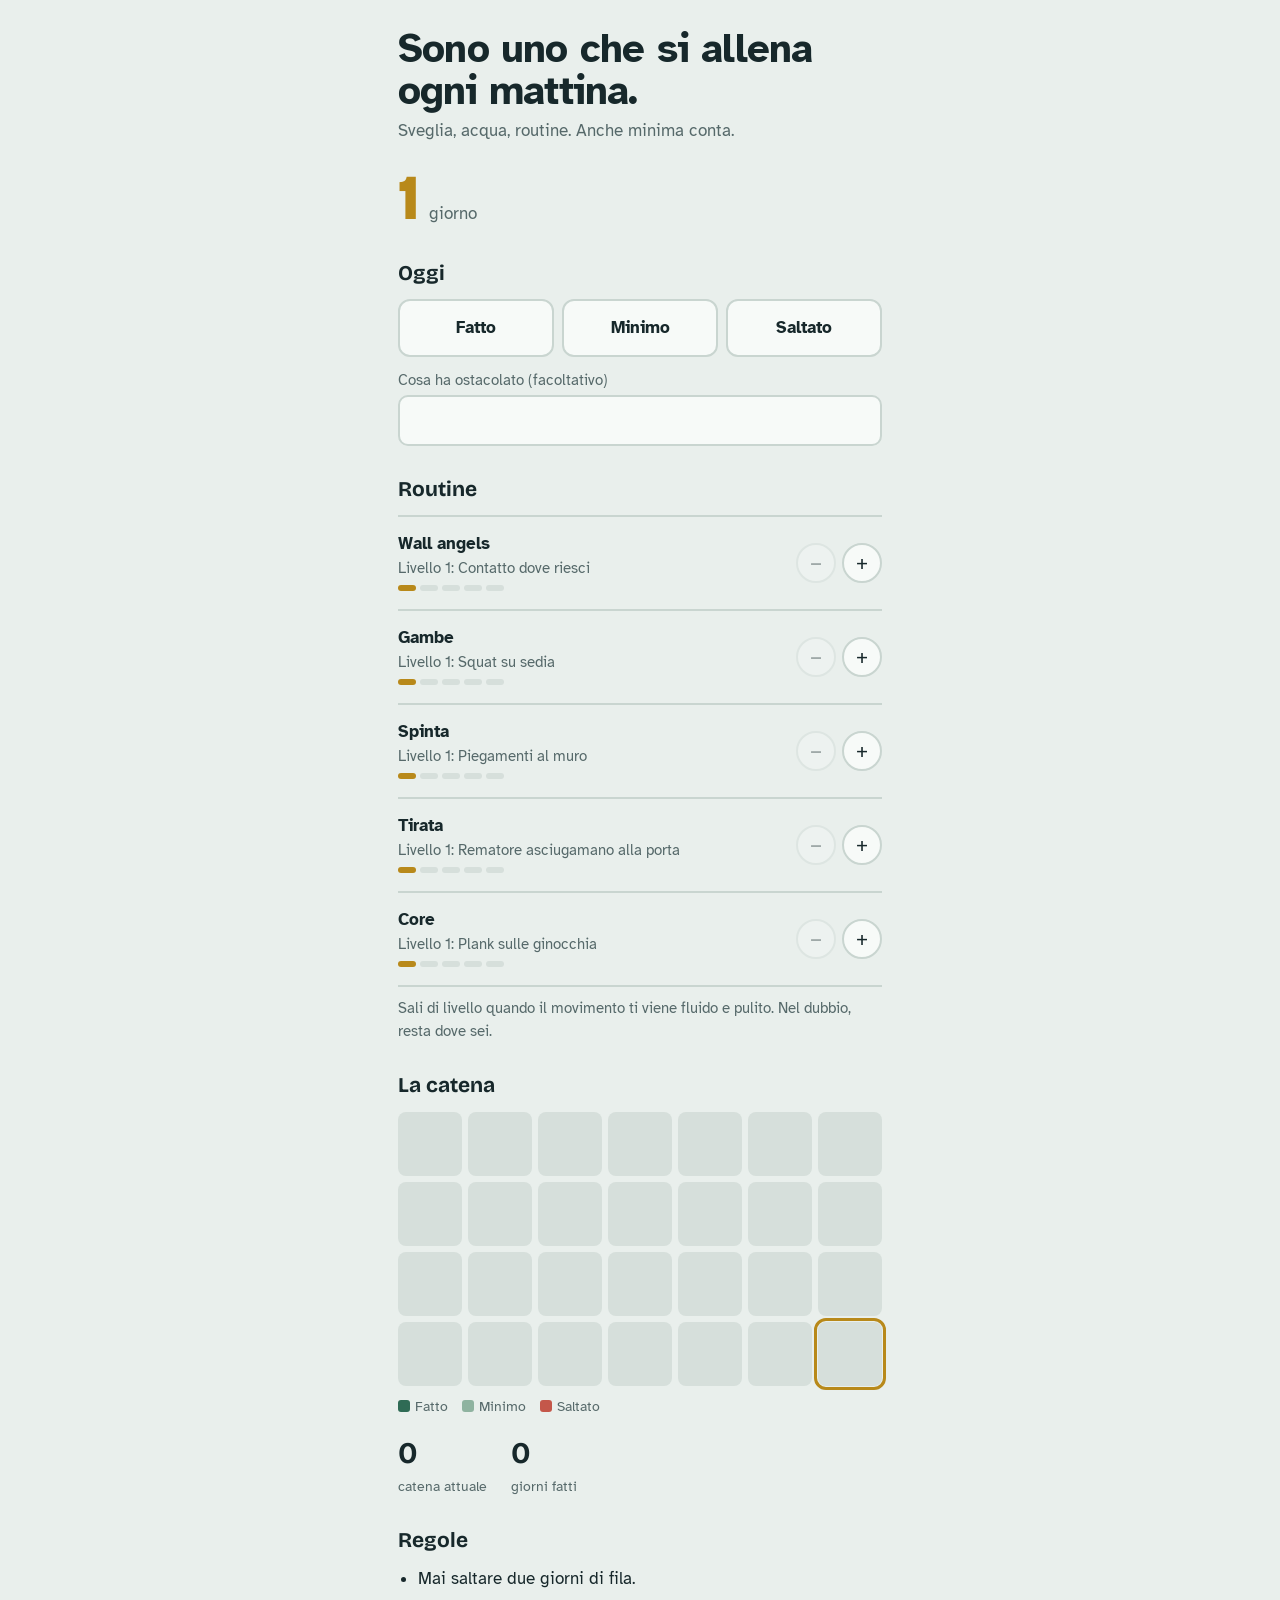
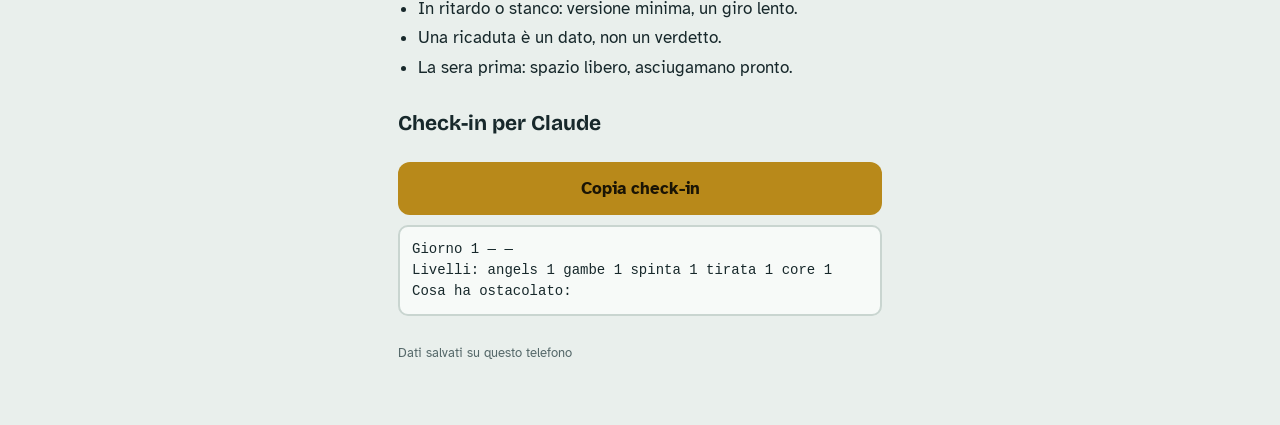
==== mantra/index.html @ ff0a70a5 "Add files via upload" ====
<!doctype html>
<html lang="it">
<head>
<meta charset="utf-8">
<meta name="viewport" content="width=device-width, initial-scale=1, viewport-fit=cover">
<title>Mantra</title>
<link rel="manifest" href="manifest.webmanifest">
<link rel="apple-touch-icon" href="apple-touch-icon.png">
<link rel="icon" href="icon-192.png">
<meta name="theme-color" content="#0F1D1F">
<meta name="apple-mobile-web-app-capable" content="yes">
<meta name="mobile-web-app-capable" content="yes">
<meta name="apple-mobile-web-app-status-bar-style" content="black-translucent">
<meta name="apple-mobile-web-app-title" content="Mantra">
<link rel="preconnect" href="https://fonts.googleapis.com">
<link rel="preconnect" href="https://fonts.gstatic.com" crossorigin>
<link href="https://fonts.googleapis.com/css2?family=Bricolage+Grotesque:opsz,wght@12..96,500;12..96,700;12..96,800&family=Atkinson+Hyperlegible:wght@400;700&display=swap" rel="stylesheet">
<style>
:root{
  --bg:#E9EFEC; --surface:#F7FAF8; --ink:#17282B; --muted:#56696A;
  --line:#C9D5D0; --accent:#B8891A; --accent-ink:#1A1405;
  --done:#2F6B55; --min:#8FB3A0; --skip:#C4574A; --empty:#D6DFDB;
  box-sizing:border-box;
  padding-top:env(safe-area-inset-top,0px);
  padding-bottom:env(safe-area-inset-bottom,0px);
}
@media (prefers-color-scheme: dark){
  :root:not([data-theme="light"]){
    --bg:#0F1D1F; --surface:#172A2C; --ink:#E4ECE8; --muted:#95A9A5;
    --line:#2A4043; --accent:#D9A93A; --accent-ink:#1A1405;
    --done:#5BAE8C; --min:#3E6D5B; --skip:#D9705F; --empty:#22383A;
  }
}
:root[data-theme="dark"]{
  --bg:#0F1D1F; --surface:#172A2C; --ink:#E4ECE8; --muted:#95A9A5;
  --line:#2A4043; --accent:#D9A93A; --accent-ink:#1A1405;
  --done:#5BAE8C; --min:#3E6D5B; --skip:#D9705F; --empty:#22383A;
}
*,*::before,*::after{box-sizing:inherit}
html{scroll-padding-top:env(safe-area-inset-top,0px)}
body{margin:0;background:var(--bg);color:var(--ink);
  font-family:"Atkinson Hyperlegible",system-ui,-apple-system,"Segoe UI",sans-serif;
  font-size:17px;line-height:1.5}
main{max-width:520px;margin:0 auto;padding:20px 18px 48px}
h1,h2,.big{font-family:"Bricolage Grotesque","Atkinson Hyperlegible",system-ui,sans-serif}
.mantra{font-size:clamp(28px,8vw,40px);font-weight:800;line-height:1.05;letter-spacing:-.02em;margin:8px 0 6px}
.sub{color:var(--muted);margin:0 0 22px}
.day{display:flex;align-items:baseline;gap:10px;margin-bottom:6px}
.day .big{font-size:64px;font-weight:800;line-height:1;color:var(--accent)}
.day span{color:var(--muted)}
.alert{background:var(--skip);color:#fff;border-radius:10px;padding:10px 14px;margin:10px 0 0;font-weight:700}
.alert[hidden]{display:none}
section{margin-top:28px}
h2{font-size:21px;font-weight:700;margin:0 0 10px}
.choices{display:grid;grid-template-columns:repeat(3,1fr);gap:8px}
.choices button{font:inherit;font-weight:700;padding:14px 6px;border-radius:12px;border:2px solid var(--line);
  background:var(--surface);color:var(--ink);cursor:pointer}
.choices button[aria-pressed="true"][data-s="fatto"]{background:var(--done);border-color:var(--done);color:#fff}
.choices button[aria-pressed="true"][data-s="minimo"]{background:var(--min);border-color:var(--min);color:var(--ink)}
.choices button[aria-pressed="true"][data-s="saltato"]{background:var(--skip);border-color:var(--skip);color:#fff}
label.note{display:block;margin-top:12px;color:var(--muted);font-size:15px}
input[type=text]{width:100%;font:inherit;padding:12px;border-radius:10px;border:2px solid var(--line);
  background:var(--surface);color:var(--ink);margin-top:4px}
ol.routine{list-style:none;padding:0;margin:0;border-top:2px solid var(--line)}
ol.routine li{display:grid;grid-template-columns:1fr auto;gap:4px 12px;padding:14px 0;border-bottom:2px solid var(--line)}
.ex{font-weight:700}
.lvl{color:var(--muted);font-size:15px}
.steps{grid-row:1 / span 2;grid-column:2;display:flex;align-items:center;gap:6px}
.steps button{font:inherit;font-size:20px;width:40px;height:40px;border-radius:50%;border:2px solid var(--line);
  background:var(--surface);color:var(--ink);cursor:pointer}
.steps button:disabled{opacity:.35;cursor:default}
.pips{display:flex;gap:4px;margin-top:6px}
.pips i{width:18px;height:6px;border-radius:3px;background:var(--empty)}
.pips i.on{background:var(--accent)}
.hint{color:var(--muted);font-size:15px;margin:10px 0 0}
.chain{display:grid;grid-template-columns:repeat(7,1fr);gap:6px}
.chain div{aspect-ratio:1;border-radius:8px;background:var(--empty);position:relative}
.chain div.fatto{background:var(--done)}
.chain div.minimo{background:var(--min)}
.chain div.saltato{background:var(--skip)}
.chain div.today{outline:3px solid var(--accent);outline-offset:1px}
.legend{display:flex;flex-wrap:wrap;gap:14px;margin-top:10px;color:var(--muted);font-size:14px}
.legend b{display:inline-block;width:12px;height:12px;border-radius:3px;margin-right:5px;vertical-align:-1px}
.stats{display:flex;gap:24px;margin-top:14px}
.stats div{font-size:14px;color:var(--muted)}
.stats strong{display:block;font-family:"Bricolage Grotesque",system-ui,sans-serif;font-size:30px;color:var(--ink)}
.rules{padding-left:20px;margin:0}
.rules li{margin:4px 0}
.copy{font:inherit;font-weight:700;width:100%;margin-top:12px;padding:14px;border-radius:12px;border:none;
  background:var(--accent);color:var(--accent-ink);cursor:pointer}
pre{white-space:pre-wrap;background:var(--surface);border:2px solid var(--line);border-radius:10px;padding:12px;
  font-size:14px;overflow-x:auto;margin:10px 0 0}
.save{font-size:13px;color:var(--muted);margin-top:28px}
button:focus-visible,input:focus-visible{outline:3px solid var(--accent);outline-offset:2px}
</style>
</head>
<body>
<main>
  <p class="mantra">Sono uno che si allena ogni mattina.</p>
  <p class="sub">Sveglia, acqua, routine. Anche minima conta.</p>

  <div class="day"><span class="big" id="dayNum">1</span><span id="dayLabel">giorno</span></div>
  <p class="alert" id="alert" hidden>Ieri saltato. Oggi si fa, anche minimo.</p>

  <section>
    <h2>Oggi</h2>
    <div class="choices" role="group" aria-label="Com'è andata oggi">
      <button data-s="fatto" aria-pressed="false">Fatto</button>
      <button data-s="minimo" aria-pressed="false">Minimo</button>
      <button data-s="saltato" aria-pressed="false">Saltato</button>
    </div>
    <label class="note">Cosa ha ostacolato (facoltativo)
      <input type="text" id="note" autocomplete="off">
    </label>
  </section>

  <section>
    <h2>Routine</h2>
    <ol class="routine" id="routine"></ol>
    <p class="hint">Sali di livello quando il movimento ti viene fluido e pulito. Nel dubbio, resta dove sei.</p>
  </section>

  <section>
    <h2>La catena</h2>
    <div class="chain" id="chain" aria-label="Ultime quattro settimane"></div>
    <div class="legend">
      <span><b style="background:var(--done)"></b>Fatto</span>
      <span><b style="background:var(--min)"></b>Minimo</span>
      <span><b style="background:var(--skip)"></b>Saltato</span>
    </div>
    <div class="stats">
      <div><strong id="streak">0</strong>catena attuale</div>
      <div><strong id="total">0</strong>giorni fatti</div>
    </div>
  </section>

  <section>
    <h2>Regole</h2>
    <ul class="rules">
      <li>Mai saltare due giorni di fila.</li>
      <li>In ritardo o stanco: versione minima, un giro lento.</li>
      <li>Una ricaduta è un dato, non un verdetto.</li>
      <li>La sera prima: spazio libero, asciugamano pronto.</li>
    </ul>
  </section>

  <section>
    <h2>Check-in per Claude</h2>
    <button class="copy" id="copyBtn">Copia check-in</button>
    <pre id="checkin"></pre>
  </section>

  <p class="save" id="saveState">Dati salvati su questo telefono</p>
</main>

<script>
const EXERCISES = [
  {id:"angels", name:"Wall angels", levels:["Contatto dove riesci","Braccia e polsi sempre al muro","Piedi più vicini al muro","Pausa in alto, discesa lenta","A terra, pancia in giù"]},
  {id:"gambe", name:"Gambe", levels:["Squat su sedia","Squat libero","Squat lento con pausa","Affondi","Squat bulgaro"]},
  {id:"spinta", name:"Spinta", levels:["Piegamenti al muro","Piegamenti al tavolo","Sulle ginocchia","Da terra","Piedi rialzati"]},
  {id:"tirata", name:"Tirata", levels:["Rematore asciugamano alla porta","Sotto il tavolo, gambe piegate","Sotto il tavolo, gambe tese","Trazioni negative","Trazioni"]},
  {id:"core", name:"Core", levels:["Plank sulle ginocchia","Plank completo","Plank con tocco spalla","Hollow hold raccolto","Hollow hold"]}
];
const LS_KEY = "mantra-tracker-v1";
let state = {start:null, days:{}, levels:{}};

const pad = n => String(n).padStart(2,"0");
const key = d => d.getFullYear()+"-"+pad(d.getMonth()+1)+"-"+pad(d.getDate());
const today = () => key(new Date());
const addDays = (k,n) => { const [y,m,d]=k.split("-").map(Number); const x=new Date(y,m-1,d+n); return key(x); };
const diffDays = (a,b) => { const [y1,m1,d1]=a.split("-").map(Number),[y2,m2,d2]=b.split("-").map(Number);
  return Math.round((new Date(y2,m2-1,d2)-new Date(y1,m1-1,d1))/86400000); };

function loadLocal(){
  try{ const raw = localStorage.getItem(LS_KEY); if(raw) state = Object.assign(state, JSON.parse(raw)); }catch(e){}
}
function saveLocal(){ try{ localStorage.setItem(LS_KEY, JSON.stringify(state)); }catch(e){} }

function persist(){ saveLocal(); }
function setSave(t){ document.getElementById("saveState").textContent = t; }

function ensureStart(){
  if(!state.start){ state.start = today(); }
}

function render(){
  const t = today();
  const start = state.start || t;
  const n = Math.max(1, diffDays(start,t)+1);
  document.getElementById("dayNum").textContent = n;

  const y = state.days[addDays(t,-1)];
  document.getElementById("alert").hidden = !(y && y.s === "saltato") || (state.days[t] && state.days[t].s !== "saltato");

  const cur = state.days[t] || {};
  document.querySelectorAll(".choices button").forEach(b=>{
    b.setAttribute("aria-pressed", cur.s === b.dataset.s ? "true" : "false");
  });
  const note = document.getElementById("note");
  if(document.activeElement !== note) note.value = cur.note || "";

  const ol = document.getElementById("routine");
  ol.innerHTML = "";
  EXERCISES.forEach(ex=>{
    const lv = state.levels[ex.id] || 0;
    const li = document.createElement("li");
    const pips = ex.levels.map((_,i)=>`<i class="${i<=lv?"on":""}"></i>`).join("");
    li.innerHTML = `<div><div class="ex"></div><div class="lvl"></div><div class="pips" aria-hidden="true">${pips}</div></div>
      <div class="steps"><button aria-label="Livello giù">−</button><button aria-label="Livello su">+</button></div>`;
    li.querySelector(".ex").textContent = ex.name;
    li.querySelector(".lvl").textContent = "Livello " + (lv+1) + ": " + ex.levels[lv];
    const [down, up] = li.querySelectorAll(".steps button");
    down.disabled = lv === 0; up.disabled = lv === ex.levels.length-1;
    down.onclick = ()=>{ state.levels[ex.id] = lv-1; persist(); render(); };
    up.onclick = ()=>{ state.levels[ex.id] = lv+1; persist(); render(); };
    ol.appendChild(li);
  });

  const chain = document.getElementById("chain");
  chain.innerHTML = "";
  for(let i=27;i>=0;i--){
    const k = addDays(t,-i);
    const d = document.createElement("div");
    const e = state.days[k];
    if(e && e.s) d.classList.add(e.s);
    if(i===0) d.classList.add("today");
    d.title = k + (e && e.s ? " — " + e.s : "");
    chain.appendChild(d);
  }

  let streak = 0, k = t;
  if(!state.days[k] || !state.days[k].s) k = addDays(k,-1);
  while(state.days[k] && (state.days[k].s==="fatto"||state.days[k].s==="minimo")){ streak++; k = addDays(k,-1); }
  document.getElementById("streak").textContent = streak;
  document.getElementById("total").textContent = Object.values(state.days).filter(e=>e.s==="fatto"||e.s==="minimo").length;

  document.getElementById("checkin").textContent = checkinText();
}

function checkinText(){
  const t = today(); const e = state.days[t] || {};
  const n = document.getElementById("dayNum").textContent;
  const lv = id => (state.levels[id]||0)+1;
  return `Giorno ${n} — ${e.s || "—"}\nLivelli: angels ${lv("angels")} gambe ${lv("gambe")} spinta ${lv("spinta")} tirata ${lv("tirata")} core ${lv("core")}\nCosa ha ostacolato: ${e.note || ""}`;
}

document.querySelectorAll(".choices button").forEach(b=>{
  b.addEventListener("click", ()=>{
    ensureStart();
    const t = today();
    const cur = state.days[t] || {};
    cur.s = cur.s === b.dataset.s ? undefined : b.dataset.s;
    state.days[t] = cur;
    persist(); render();
  });
});
let noteTimer;
document.getElementById("note").addEventListener("input", e=>{
  ensureStart();
  const t = today();
  state.days[t] = Object.assign(state.days[t]||{}, {note:e.target.value});
  document.getElementById("checkin").textContent = checkinText();
  clearTimeout(noteTimer); noteTimer = setTimeout(persist, 1200);
});
document.getElementById("copyBtn").addEventListener("click", async ()=>{
  const btn = document.getElementById("copyBtn");
  try{ await navigator.clipboard.writeText(checkinText()); btn.textContent = "Copiato"; }
  catch(e){
    const r = document.createRange(); r.selectNodeContents(document.getElementById("checkin"));
    const s = getSelection(); s.removeAllRanges(); s.addRange(r);
    btn.textContent = "Testo selezionato: copialo";
  }
  setTimeout(()=>btn.textContent="Copia check-in", 2000);
});

loadLocal();
render();

if('serviceWorker' in navigator){ navigator.serviceWorker.register('sw.js').catch(()=>{}); }
</script>
</body>
</html>
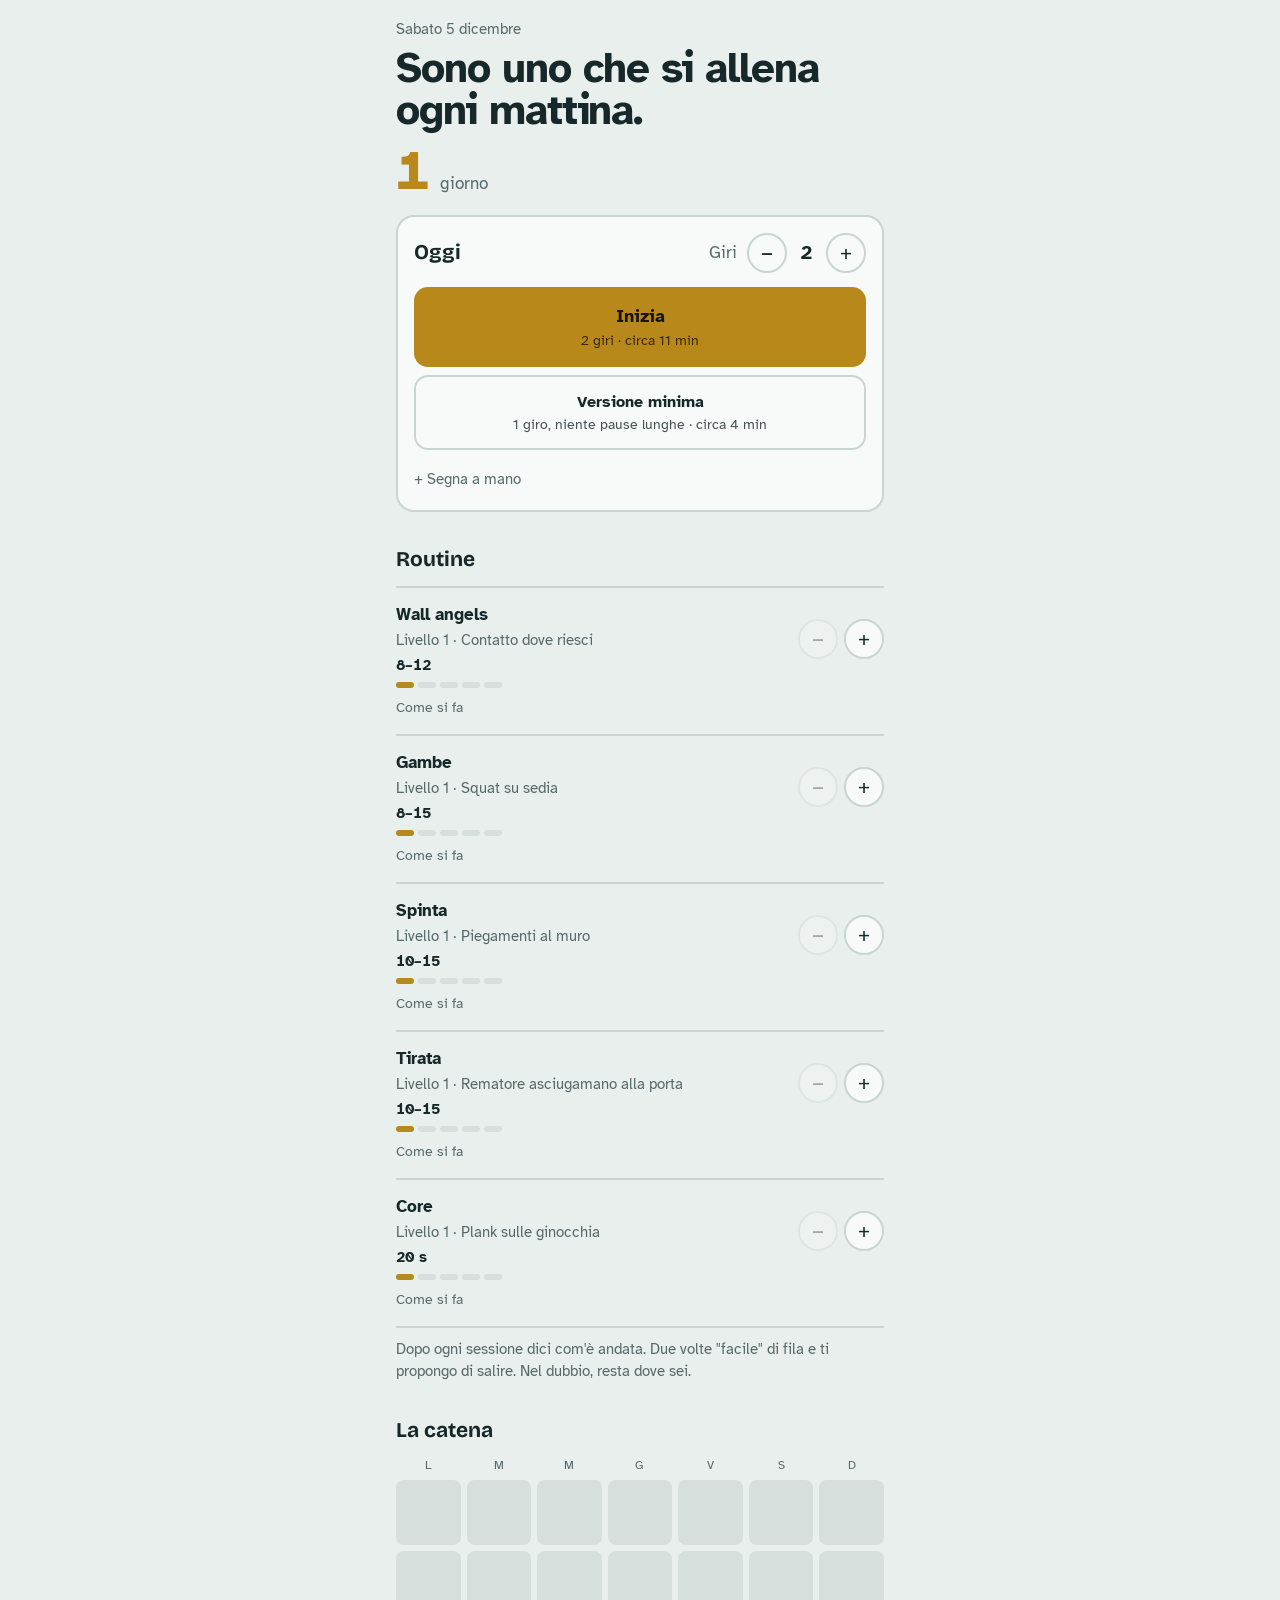
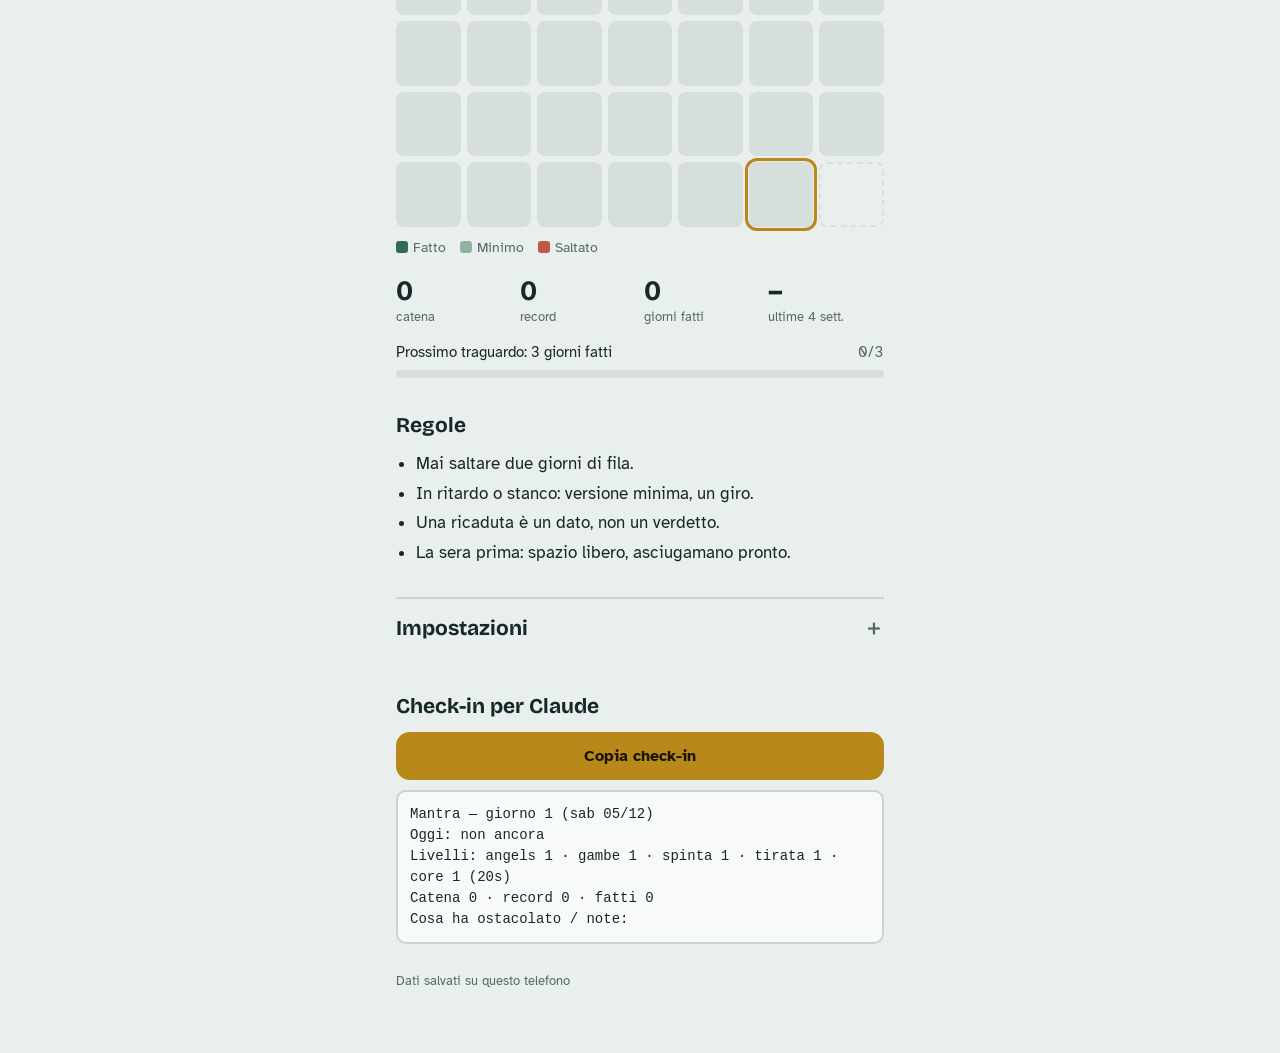
==== commit 11559bc6: "feat(mantra): timer guidato, reps/tempi per livello, progressione, promemoria, statistiche - session" ====
--- a/mantra/index.html
+++ b/mantra/index.html
@@ -17,120 +17,258 @@
 <link href="https://fonts.googleapis.com/css2?family=Bricolage+Grotesque:opsz,wght@12..96,500;12..96,700;12..96,800&family=Atkinson+Hyperlegible:wght@400;700&display=swap" rel="stylesheet">
 <style>
 :root{
-  --bg:#E9EFEC; --surface:#F7FAF8; --ink:#17282B; --muted:#56696A;
-  --line:#C9D5D0; --accent:#B8891A; --accent-ink:#1A1405;
+  --bg:#E9EFEC; --surface:#F7FAF8; --surface-2:#DFE8E4; --ink:#17282B; --muted:#56696A;
+  --line:#C9D5D0; --accent:#B8891A; --accent-ink:#1A1405; --accent-soft:#F1E3BE;
   --done:#2F6B55; --min:#8FB3A0; --skip:#C4574A; --empty:#D6DFDB;
+  --r:18px; --ease:cubic-bezier(.2,.8,.2,1);
   box-sizing:border-box;
-  padding-top:env(safe-area-inset-top,0px);
-  padding-bottom:env(safe-area-inset-bottom,0px);
 }
 @media (prefers-color-scheme: dark){
   :root:not([data-theme="light"]){
-    --bg:#0F1D1F; --surface:#172A2C; --ink:#E4ECE8; --muted:#95A9A5;
-    --line:#2A4043; --accent:#D9A93A; --accent-ink:#1A1405;
+    --bg:#0F1D1F; --surface:#172A2C; --surface-2:#1E3437; --ink:#E4ECE8; --muted:#95A9A5;
+    --line:#2A4043; --accent:#D9A93A; --accent-ink:#1A1405; --accent-soft:#3A3219;
     --done:#5BAE8C; --min:#3E6D5B; --skip:#D9705F; --empty:#22383A;
   }
 }
 :root[data-theme="dark"]{
-  --bg:#0F1D1F; --surface:#172A2C; --ink:#E4ECE8; --muted:#95A9A5;
-  --line:#2A4043; --accent:#D9A93A; --accent-ink:#1A1405;
+  --bg:#0F1D1F; --surface:#172A2C; --surface-2:#1E3437; --ink:#E4ECE8; --muted:#95A9A5;
+  --line:#2A4043; --accent:#D9A93A; --accent-ink:#1A1405; --accent-soft:#3A3219;
   --done:#5BAE8C; --min:#3E6D5B; --skip:#D9705F; --empty:#22383A;
 }
 *,*::before,*::after{box-sizing:inherit}
-html{scroll-padding-top:env(safe-area-inset-top,0px)}
+html{-webkit-text-size-adjust:100%}
 body{margin:0;background:var(--bg);color:var(--ink);
   font-family:"Atkinson Hyperlegible",system-ui,-apple-system,"Segoe UI",sans-serif;
-  font-size:17px;line-height:1.5}
-main{max-width:520px;margin:0 auto;padding:20px 18px 48px}
-h1,h2,.big{font-family:"Bricolage Grotesque","Atkinson Hyperlegible",system-ui,sans-serif}
-.mantra{font-size:clamp(28px,8vw,40px);font-weight:800;line-height:1.05;letter-spacing:-.02em;margin:8px 0 6px}
-.sub{color:var(--muted);margin:0 0 22px}
-.day{display:flex;align-items:baseline;gap:10px;margin-bottom:6px}
-.day .big{font-size:64px;font-weight:800;line-height:1;color:var(--accent)}
-.day span{color:var(--muted)}
-.alert{background:var(--skip);color:#fff;border-radius:10px;padding:10px 14px;margin:10px 0 0;font-weight:700}
-.alert[hidden]{display:none}
-section{margin-top:28px}
-h2{font-size:21px;font-weight:700;margin:0 0 10px}
-.choices{display:grid;grid-template-columns:repeat(3,1fr);gap:8px}
-.choices button{font:inherit;font-weight:700;padding:14px 6px;border-radius:12px;border:2px solid var(--line);
-  background:var(--surface);color:var(--ink);cursor:pointer}
+  font-size:17px;line-height:1.5;-webkit-tap-highlight-color:transparent}
+main{max-width:520px;margin:0 auto;
+  padding:calc(env(safe-area-inset-top,0px) + 18px) 16px calc(env(safe-area-inset-bottom,0px) + 48px)}
+h1,h2,.display{font-family:"Bricolage Grotesque","Atkinson Hyperlegible",system-ui,sans-serif}
+button{font:inherit;color:inherit;cursor:pointer;touch-action:manipulation}
+button:focus-visible,input:focus-visible,select:focus-visible,summary:focus-visible{outline:3px solid var(--accent);outline-offset:2px}
+[hidden]{display:none!important}
+.num{font-variant-numeric:tabular-nums}
+
+/* header */
+.date{color:var(--muted);font-size:15px;margin:0}
+.date::first-letter{text-transform:uppercase}
+.mantra{font-size:clamp(30px,8.4vw,42px);font-weight:800;line-height:1.02;letter-spacing:-.025em;margin:6px 0 14px}
+.dayline{display:flex;align-items:baseline;gap:10px}
+.dayline .big{font-family:"Bricolage Grotesque",system-ui,sans-serif;font-size:56px;font-weight:800;line-height:.9;color:var(--accent)}
+.dayline span:last-child{color:var(--muted)}
+.alert{background:var(--skip);color:#fff;border-radius:12px;padding:11px 14px;margin:14px 0 0;font-weight:700}
+
+/* today card */
+.card{background:var(--surface);border:2px solid var(--line);border-radius:var(--r);padding:16px;margin-top:18px}
+.card h2{font-size:21px;margin:0}
+.row{display:flex;align-items:center;justify-content:space-between;gap:12px}
+.btn{display:block;width:100%;border:none;border-radius:14px;padding:16px;font-weight:700;font-size:18px;
+  transition:transform .12s var(--ease),filter .12s}
+.btn:active{transform:scale(.98)}
+.btn.primary{background:var(--accent);color:var(--accent-ink);margin-top:14px}
+.btn.secondary{background:transparent;border:2px solid var(--line);color:var(--ink);margin-top:8px;font-size:16px;padding:13px}
+.btn small{display:block;font-weight:400;font-size:14px;opacity:.8}
+.stepper{display:flex;align-items:center;gap:10px}
+.stepper button{width:40px;height:40px;border-radius:50%;border:2px solid var(--line);background:var(--surface);font-size:20px;line-height:1}
+.stepper button:disabled{opacity:.35;cursor:default}
+.stepper output{min-width:1.5ch;text-align:center;font-weight:700;font-size:20px}
+.muted{color:var(--muted)}
+.done-box{display:flex;align-items:center;gap:14px;margin-top:12px}
+.check{flex:none;width:52px;height:52px;border-radius:50%;background:var(--done);color:#fff;display:grid;place-items:center;font-size:28px;font-weight:800}
+.check.min{background:var(--min);color:var(--ink)}
+.done-box strong{display:block;font-size:19px}
+.linkbtn{background:none;border:none;padding:6px 0;color:var(--muted);text-decoration:underline;font-size:15px}
+
+/* manual */
+.manual{margin-top:14px}
+.manual summary{color:var(--muted);font-size:15px;cursor:pointer;list-style:none;padding:4px 0}
+.manual summary::-webkit-details-marker{display:none}
+.manual summary::before{content:"+ "}
+.manual[open] summary::before{content:"– "}
+.choices{display:grid;grid-template-columns:repeat(3,1fr);gap:8px;margin-top:8px}
+.choices button{font-weight:700;padding:12px 6px;border-radius:12px;border:2px solid var(--line);background:var(--surface)}
 .choices button[aria-pressed="true"][data-s="fatto"]{background:var(--done);border-color:var(--done);color:#fff}
 .choices button[aria-pressed="true"][data-s="minimo"]{background:var(--min);border-color:var(--min);color:var(--ink)}
 .choices button[aria-pressed="true"][data-s="saltato"]{background:var(--skip);border-color:var(--skip);color:#fff}
-label.note{display:block;margin-top:12px;color:var(--muted);font-size:15px}
-input[type=text]{width:100%;font:inherit;padding:12px;border-radius:10px;border:2px solid var(--line);
+label.field{display:block;margin-top:12px;color:var(--muted);font-size:15px}
+input[type=text],input[type=time],select{width:100%;font:inherit;padding:12px;border-radius:10px;border:2px solid var(--line);
   background:var(--surface);color:var(--ink);margin-top:4px}
+
+/* sections */
+section{margin-top:32px}
+section > h2{font-size:21px;font-weight:700;margin:0 0 10px}
 ol.routine{list-style:none;padding:0;margin:0;border-top:2px solid var(--line)}
-ol.routine li{display:grid;grid-template-columns:1fr auto;gap:4px 12px;padding:14px 0;border-bottom:2px solid var(--line)}
+ol.routine li{padding:14px 0;border-bottom:2px solid var(--line)}
+.ex-head{display:grid;grid-template-columns:1fr auto;gap:2px 12px;align-items:center}
 .ex{font-weight:700}
+.target{font-variant-numeric:tabular-nums;color:var(--ink);font-weight:700;font-size:15px}
 .lvl{color:var(--muted);font-size:15px}
-.steps{grid-row:1 / span 2;grid-column:2;display:flex;align-items:center;gap:6px}
-.steps button{font:inherit;font-size:20px;width:40px;height:40px;border-radius:50%;border:2px solid var(--line);
-  background:var(--surface);color:var(--ink);cursor:pointer}
+.steps{grid-row:1 / span 3;grid-column:2;display:flex;align-items:center;gap:6px}
+.steps button{font-size:20px;width:40px;height:40px;border-radius:50%;border:2px solid var(--line);background:var(--surface);line-height:1}
 .steps button:disabled{opacity:.35;cursor:default}
+.steps button.ready{background:var(--accent);border-color:var(--accent);color:var(--accent-ink)}
 .pips{display:flex;gap:4px;margin-top:6px}
 .pips i{width:18px;height:6px;border-radius:3px;background:var(--empty)}
 .pips i.on{background:var(--accent)}
+.badge{display:inline-block;margin-top:8px;font-size:13px;font-weight:700;background:var(--accent-soft);color:var(--ink);padding:3px 9px;border-radius:99px}
+.cue{margin-top:6px}
+.cue summary{font-size:14px;color:var(--muted);cursor:pointer;list-style:none;display:inline}
+.cue summary::-webkit-details-marker{display:none}
+.cue p{margin:6px 0 0;font-size:15px}
 .hint{color:var(--muted);font-size:15px;margin:10px 0 0}
+
+/* chain */
+.wk{display:grid;grid-template-columns:repeat(7,1fr);gap:6px;margin-bottom:6px;color:var(--muted);font-size:12px;text-align:center}
 .chain{display:grid;grid-template-columns:repeat(7,1fr);gap:6px}
-.chain div{aspect-ratio:1;border-radius:8px;background:var(--empty);position:relative}
+.chain div{aspect-ratio:1;border-radius:8px;background:var(--empty)}
+.chain div.pre,.chain div.future{background:transparent;border:2px dashed var(--line)}
+.chain div.future{opacity:.5}
 .chain div.fatto{background:var(--done)}
 .chain div.minimo{background:var(--min)}
 .chain div.saltato{background:var(--skip)}
 .chain div.today{outline:3px solid var(--accent);outline-offset:1px}
 .legend{display:flex;flex-wrap:wrap;gap:14px;margin-top:10px;color:var(--muted);font-size:14px}
 .legend b{display:inline-block;width:12px;height:12px;border-radius:3px;margin-right:5px;vertical-align:-1px}
-.stats{display:flex;gap:24px;margin-top:14px}
-.stats div{font-size:14px;color:var(--muted)}
-.stats strong{display:block;font-family:"Bricolage Grotesque",system-ui,sans-serif;font-size:30px;color:var(--ink)}
+.stats{display:grid;grid-template-columns:repeat(4,1fr);gap:8px;margin-top:16px}
+.stats div{font-size:13px;color:var(--muted);line-height:1.25}
+.stats strong{display:block;font-family:"Bricolage Grotesque",system-ui,sans-serif;font-size:28px;color:var(--ink);font-variant-numeric:tabular-nums}
+.goal{margin-top:16px}
+.goal .row{font-size:15px}
+.meter{height:8px;border-radius:4px;background:var(--empty);margin-top:6px;overflow:hidden}
+.meter i{display:block;height:100%;background:var(--accent);border-radius:4px;transition:width .4s var(--ease)}
+
 .rules{padding-left:20px;margin:0}
 .rules li{margin:4px 0}
-.copy{font:inherit;font-weight:700;width:100%;margin-top:12px;padding:14px;border-radius:12px;border:none;
-  background:var(--accent);color:var(--accent-ink);cursor:pointer}
+
+/* settings */
+.set{border-top:2px solid var(--line)}
+.set > summary{font-family:"Bricolage Grotesque",system-ui,sans-serif;font-size:21px;font-weight:700;padding:14px 0;cursor:pointer;list-style:none}
+.set > summary::-webkit-details-marker{display:none}
+.set > summary::after{content:"＋";float:right;color:var(--muted)}
+.set[open] > summary::after{content:"－"}
+.grid2{display:grid;grid-template-columns:1fr 1fr;gap:10px}
+.toggle{display:flex;align-items:center;justify-content:space-between;padding:10px 0;border-bottom:1px solid var(--line)}
+.toggle input{width:22px;height:22px;accent-color:var(--accent)}
+.set h3{font-size:16px;margin:18px 0 4px}
+.set p{margin:6px 0;font-size:15px}
+.btn.small{font-size:16px;padding:12px;margin-top:10px}
+.copy{background:var(--accent);color:var(--accent-ink)}
 pre{white-space:pre-wrap;background:var(--surface);border:2px solid var(--line);border-radius:10px;padding:12px;
   font-size:14px;overflow-x:auto;margin:10px 0 0}
 .save{font-size:13px;color:var(--muted);margin-top:28px}
-button:focus-visible,input:focus-visible{outline:3px solid var(--accent);outline-offset:2px}
+
+/* guided run */
+.run{position:fixed;inset:0;z-index:10;background:var(--bg);display:flex;flex-direction:column;
+  padding:calc(env(safe-area-inset-top,0px) + 10px) 16px calc(env(safe-area-inset-bottom,0px) + 16px)}
+.run-top{display:flex;align-items:center;justify-content:space-between;gap:8px;max-width:520px;width:100%;margin:0 auto}
+.ghost{background:none;border:2px solid var(--line);border-radius:99px;padding:8px 14px;font-size:15px;font-weight:700}
+.ghost[aria-pressed="false"]{opacity:.5}
+.ghost.warn{border-color:var(--skip);color:var(--skip)}
+.run-meta{color:var(--muted);font-size:15px;font-variant-numeric:tabular-nums}
+.bar{height:6px;background:var(--empty);border-radius:3px;margin:12px auto 0;overflow:hidden;max-width:520px;width:100%}
+.bar i{display:block;height:100%;width:0;background:var(--accent);transition:width .3s var(--ease)}
+.run-body{flex:1;display:flex;flex-direction:column;align-items:center;justify-content:center;text-align:center;max-width:520px;width:100%;margin:0 auto;min-height:0}
+.run-kicker{margin:0;color:var(--accent);font-weight:700;text-transform:uppercase;letter-spacing:.08em;font-size:14px}
+.run-title{font-size:clamp(30px,9vw,44px);font-weight:800;line-height:1.05;letter-spacing:-.02em;margin:6px 0 4px}
+.run-level{margin:0;color:var(--muted)}
+.ring{position:relative;width:min(62vw,260px);aspect-ratio:1;margin:22px 0 14px}
+.ring svg{width:100%;height:100%;transform:rotate(-90deg)}
+.ring circle{fill:none;stroke-width:9}
+.ring .trk{stroke:var(--empty)}
+.ring .val{stroke:var(--accent);stroke-linecap:round;transition:stroke-dashoffset .2s linear}
+.ring.rest .val{stroke:var(--done)}
+.ring.lead .val{stroke:var(--muted)}
+.ring-in{position:absolute;inset:0;display:flex;flex-direction:column;align-items:center;justify-content:center}
+.ring-num{font-family:"Bricolage Grotesque",system-ui,sans-serif;font-size:clamp(46px,15vw,72px);font-weight:800;line-height:1;font-variant-numeric:tabular-nums}
+.ring-unit{color:var(--muted);font-size:15px;margin-top:4px}
+.run-cue{margin:0;max-width:34ch;font-size:16px}
+.run-next{text-align:center;color:var(--muted);font-size:15px;margin:10px 0}
+.run-actions{display:grid;grid-template-columns:64px 1fr 64px;gap:10px;max-width:520px;width:100%;margin:0 auto}
+.run-actions .side{border:2px solid var(--line);background:var(--surface);border-radius:16px;font-size:26px;line-height:1}
+.run-actions .btn{margin:0;padding:20px;font-size:20px}
+.plus{margin-top:8px;background:none;border:none;color:var(--muted);text-decoration:underline;font-size:15px}
+
+/* summary */
+.sum{flex:1;overflow:auto;max-width:520px;width:100%;margin:0 auto;padding-top:16px}
+.sum h2{font-size:clamp(36px,11vw,52px);font-weight:800;margin:0;letter-spacing:-.02em;line-height:1}
+.sum .lead{color:var(--muted);margin:6px 0 18px}
+.feel{padding:12px 0;border-bottom:2px solid var(--line)}
+.feel .ex{margin-bottom:8px}
+.feel .choices{margin-top:0}
+.feel .choices button[aria-pressed="true"]{background:var(--accent);border-color:var(--accent);color:var(--accent-ink)}
+
+.toast{position:fixed;left:50%;bottom:calc(env(safe-area-inset-bottom,0px) + 18px);transform:translate(-50%,20px);opacity:0;
+  background:var(--ink);color:var(--bg);padding:12px 18px;border-radius:99px;font-weight:700;z-index:20;
+  transition:opacity .2s,transform .2s var(--ease);pointer-events:none;max-width:90vw;text-align:center}
+.toast.on{opacity:1;transform:translate(-50%,0)}
+@media (prefers-reduced-motion: reduce){*{transition:none!important}}
 </style>
 </head>
 <body>
 <main>
+  <p class="date" id="date"></p>
   <p class="mantra">Sono uno che si allena ogni mattina.</p>
-  <p class="sub">Sveglia, acqua, routine. Anche minima conta.</p>
-
-  <div class="day"><span class="big" id="dayNum">1</span><span id="dayLabel">giorno</span></div>
-  <p class="alert" id="alert" hidden>Ieri saltato. Oggi si fa, anche minimo.</p>
-
-  <section>
-    <h2>Oggi</h2>
-    <div class="choices" role="group" aria-label="Com'è andata oggi">
-      <button data-s="fatto" aria-pressed="false">Fatto</button>
-      <button data-s="minimo" aria-pressed="false">Minimo</button>
-      <button data-s="saltato" aria-pressed="false">Saltato</button>
+  <div class="dayline"><span class="big num" id="dayNum">1</span><span>giorno</span></div>
+  <p class="alert" id="alert" hidden>Ieri niente. Oggi non si salta: anche solo il minimo.</p>
+
+  <div class="card" id="todayCard">
+    <div id="todoBox">
+      <div class="row">
+        <h2>Oggi</h2>
+        <div class="stepper" aria-label="Giri">
+          <span class="muted">Giri</span>
+          <button id="rDown" aria-label="Un giro in meno">−</button>
+          <output id="rounds" class="num">2</output>
+          <button id="rUp" aria-label="Un giro in più">+</button>
+        </div>
+      </div>
+      <button class="btn primary" id="startFull">Inizia<small id="estFull"></small></button>
+      <button class="btn secondary" id="startMin">Versione minima<small id="estMin"></small></button>
     </div>
-    <label class="note">Cosa ha ostacolato (facoltativo)
-      <input type="text" id="note" autocomplete="off">
-    </label>
-  </section>
+    <div id="doneBox" hidden>
+      <h2>Oggi</h2>
+      <div class="done-box">
+        <div class="check" id="doneIcon">✓</div>
+        <div><strong id="doneTitle">Fatto</strong><span class="muted" id="doneSub"></span></div>
+      </div>
+      <button class="linkbtn" id="again">Rifalla</button>
+    </div>
+    <details class="manual" id="manual">
+      <summary>Segna a mano</summary>
+      <div class="choices" role="group" aria-label="Com'è andata oggi">
+        <button data-s="fatto" aria-pressed="false">Fatto</button>
+        <button data-s="minimo" aria-pressed="false">Minimo</button>
+        <button data-s="saltato" aria-pressed="false">Saltato</button>
+      </div>
+      <label class="field">Cosa ha ostacolato (facoltativo)
+        <input type="text" id="note" autocomplete="off">
+      </label>
+    </details>
+  </div>
 
   <section>
     <h2>Routine</h2>
     <ol class="routine" id="routine"></ol>
-    <p class="hint">Sali di livello quando il movimento ti viene fluido e pulito. Nel dubbio, resta dove sei.</p>
+    <p class="hint">Dopo ogni sessione dici com'è andata. Due volte "facile" di fila e ti propongo di salire. Nel dubbio, resta dove sei.</p>
   </section>
 
   <section>
     <h2>La catena</h2>
-    <div class="chain" id="chain" aria-label="Ultime quattro settimane"></div>
+    <div class="wk" aria-hidden="true"><span>L</span><span>M</span><span>M</span><span>G</span><span>V</span><span>S</span><span>D</span></div>
+    <div class="chain" id="chain" aria-label="Ultime cinque settimane"></div>
     <div class="legend">
       <span><b style="background:var(--done)"></b>Fatto</span>
       <span><b style="background:var(--min)"></b>Minimo</span>
       <span><b style="background:var(--skip)"></b>Saltato</span>
     </div>
     <div class="stats">
-      <div><strong id="streak">0</strong>catena attuale</div>
+      <div><strong id="streak">0</strong>catena</div>
+      <div><strong id="best">0</strong>record</div>
       <div><strong id="total">0</strong>giorni fatti</div>
+      <div><strong id="pct">–</strong>ultime 4 sett.</div>
+    </div>
+    <div class="goal">
+      <div class="row"><span id="goalLabel">Prossimo traguardo</span><span class="muted num" id="goalNum"></span></div>
+      <div class="meter"><i id="goalBar"></i></div>
     </div>
   </section>
 
@@ -138,145 +276,602 @@
     <h2>Regole</h2>
     <ul class="rules">
       <li>Mai saltare due giorni di fila.</li>
-      <li>In ritardo o stanco: versione minima, un giro lento.</li>
+      <li>In ritardo o stanco: versione minima, un giro.</li>
       <li>Una ricaduta è un dato, non un verdetto.</li>
       <li>La sera prima: spazio libero, asciugamano pronto.</li>
     </ul>
   </section>
 
   <section>
+    <details class="set">
+      <summary>Impostazioni</summary>
+      <div class="grid2">
+        <label class="field">Pausa tra esercizi
+          <select id="restEx"><option value="10">10 s</option><option value="15">15 s</option><option value="20">20 s</option><option value="30">30 s</option></select>
+        </label>
+        <label class="field">Pausa tra giri
+          <select id="restRound"><option value="30">30 s</option><option value="45">45 s</option><option value="60">60 s</option><option value="90">90 s</option></select>
+        </label>
+      </div>
+      <label class="toggle"><span>Voce guida</span><input type="checkbox" id="optVoice"></label>
+      <label class="toggle"><span>Suoni</span><input type="checkbox" id="optSound"></label>
+      <label class="toggle"><span>Riscaldamento (60 s)</span><input type="checkbox" id="optWarm"></label>
+
+      <h3>Promemoria</h3>
+      <p class="muted">Un evento ogni giorno nel Calendario dell'iPhone, con avviso.</p>
+      <label class="field">Ora
+        <input type="time" id="remTime" value="06:05">
+      </label>
+      <button class="btn secondary small" id="icsBtn">Aggiungi al Calendario</button>
+      <p class="muted">Ancora meglio: rinomina la sveglia in «Acqua → Mantra». Il gesto parte dalla sveglia.</p>
+
+      <h3>Backup</h3>
+      <p class="muted">I dati stanno solo su questo telefono.</p>
+      <div class="grid2">
+        <button class="btn secondary small" id="bkCopy">Copia backup</button>
+        <button class="btn secondary small" id="bkLoad">Ripristina</button>
+      </div>
+    </details>
+  </section>
+
+  <section>
     <h2>Check-in per Claude</h2>
-    <button class="copy" id="copyBtn">Copia check-in</button>
+    <button class="btn small copy" id="copyBtn">Copia check-in</button>
     <pre id="checkin"></pre>
   </section>
 
-  <p class="save" id="saveState">Dati salvati su questo telefono</p>
+  <p class="save">Dati salvati su questo telefono</p>
 </main>
 
+<!-- sessione guidata -->
+<div class="run" id="run" hidden role="dialog" aria-modal="true" aria-label="Allenamento guidato">
+  <div class="run-top" id="runTop">
+    <button class="ghost" id="runExit">Esci</button>
+    <span class="run-meta" id="runMeta"></span>
+    <button class="ghost" id="runVoice" aria-pressed="true">Voce</button>
+  </div>
+  <div class="bar" id="runBarWrap"><i id="runBar"></i></div>
+  <div id="runLive" class="run-body">
+    <p class="run-kicker" id="runKicker"></p>
+    <h2 class="run-title" id="runTitle"></h2>
+    <p class="run-level" id="runLevel"></p>
+    <div class="ring" id="ring">
+      <svg viewBox="0 0 120 120" aria-hidden="true"><circle class="trk" cx="60" cy="60" r="54"/><circle class="val" id="ringVal" cx="60" cy="60" r="54"/></svg>
+      <div class="ring-in"><div class="ring-num" id="runNum"></div><div class="ring-unit" id="runUnit"></div></div>
+    </div>
+    <p class="run-cue" id="runCue"></p>
+    <button class="plus" id="runPlus" hidden>+10 s</button>
+  </div>
+  <p class="run-next" id="runNext"></p>
+  <div class="run-actions" id="runActions">
+    <button class="side" id="runBack" aria-label="Indietro">‹</button>
+    <button class="btn primary" id="runMain">Fatto</button>
+    <button class="side" id="runSkip" aria-label="Avanti">›</button>
+  </div>
+  <div class="sum" id="sum" hidden>
+    <h2 id="sumTitle">Fatto.</h2>
+    <p class="lead" id="sumLead"></p>
+    <p class="muted" style="margin:0">Com'è andato ogni esercizio?</p>
+    <div id="feelList"></div>
+    <label class="field">Note (facoltativo)
+      <input type="text" id="sumNote" autocomplete="off">
+    </label>
+    <button class="btn primary" id="sumSave">Salva</button>
+  </div>
+</div>
+
+<div class="toast" id="toast" role="status" aria-live="polite"></div>
+
 <script>
+/* ---------- dati ---------- */
 const EXERCISES = [
-  {id:"angels", name:"Wall angels", levels:["Contatto dove riesci","Braccia e polsi sempre al muro","Piedi più vicini al muro","Pausa in alto, discesa lenta","A terra, pancia in giù"]},
-  {id:"gambe", name:"Gambe", levels:["Squat su sedia","Squat libero","Squat lento con pausa","Affondi","Squat bulgaro"]},
-  {id:"spinta", name:"Spinta", levels:["Piegamenti al muro","Piegamenti al tavolo","Sulle ginocchia","Da terra","Piedi rialzati"]},
-  {id:"tirata", name:"Tirata", levels:["Rematore asciugamano alla porta","Sotto il tavolo, gambe piegate","Sotto il tavolo, gambe tese","Trazioni negative","Trazioni"]},
-  {id:"core", name:"Core", levels:["Plank sulle ginocchia","Plank completo","Plank con tocco spalla","Hollow hold raccolto","Hollow hold"]}
+  {id:"angels", short:"angels", name:"Wall angels", levels:[
+    {t:"Contatto dove riesci", r:[8,12], cue:"Schiena al muro, piedi a un passo. Scivola su e giù senza forzare."},
+    {t:"Braccia e polsi sempre al muro", r:[8,12], cue:"Gomiti e dorso dei polsi restano al muro per tutta la corsa."},
+    {t:"Piedi più vicini al muro", r:[8,12], cue:"Talloni a 10 cm dal muro, zona lombare appoggiata."},
+    {t:"Pausa in alto, discesa lenta", r:[6,10], cue:"2 secondi fermo in alto, 3 secondi per scendere."},
+    {t:"A terra, pancia in giù", r:[8,12], cue:"Fronte a terra, braccia staccate dal pavimento: da W a Y e ritorno."}]},
+  {id:"gambe", short:"gambe", name:"Gambe", levels:[
+    {t:"Squat su sedia", r:[8,15], cue:"Sfiora la sedia e rialzati senza usare le mani."},
+    {t:"Squat libero", r:[10,20], cue:"Talloni a terra, ginocchia nella direzione delle punte."},
+    {t:"Squat lento con pausa", r:[8,12], cue:"3 secondi giù, 1 fermo in basso, su deciso."},
+    {t:"Affondi", r:[6,10], side:true, cue:"Passo lungo, il ginocchio dietro sfiora terra. Alterna le gambe."},
+    {t:"Squat bulgaro", r:[6,10], side:true, cue:"Piede dietro su una sedia, busto dritto, scendi in verticale."}]},
+  {id:"spinta", short:"spinta", name:"Spinta", levels:[
+    {t:"Piegamenti al muro", r:[10,15], cue:"Corpo dritto come una tavola, petto verso il muro."},
+    {t:"Piegamenti al tavolo", r:[8,15], cue:"Mani sul bordo di un tavolo stabile, corpo in linea."},
+    {t:"Sulle ginocchia", r:[8,12], cue:"Anche in linea con le spalle, non piegarti a metà."},
+    {t:"Da terra", r:[5,12], cue:"Gomiti a 45° dal busto, il petto sfiora terra."},
+    {t:"Piedi rialzati", r:[5,12], cue:"Piedi su sedia o divano, addome contratto."}]},
+  {id:"tirata", short:"tirata", name:"Tirata", levels:[
+    {t:"Rematore asciugamano alla porta", r:[10,15], cue:"Asciugamano attorno alle maniglie, porta aperta e ferma. Inclinati indietro e porta il petto verso la porta."},
+    {t:"Sotto il tavolo, gambe piegate", r:[6,12], cue:"Tavolo robusto, presa sul bordo: tira il petto verso il bordo."},
+    {t:"Sotto il tavolo, gambe tese", r:[6,12], cue:"Corpo dritto dai talloni alle spalle, scapole indietro."},
+    {t:"Trazioni negative", r:[3,5], cue:"Parti col mento sopra la sbarra e scendi in 5 secondi."},
+    {t:"Trazioni", r:[3,8], cue:"Parti a braccia tese, sali fino al mento sopra la sbarra."}]},
+  {id:"core", short:"core", name:"Core", levels:[
+    {t:"Plank sulle ginocchia", s:[20,40], cue:"Gomiti sotto le spalle, glutei stretti, respira."},
+    {t:"Plank completo", s:[20,45], cue:"Linea dritta da talloni a testa, il bacino non cade."},
+    {t:"Plank con tocco spalla", s:[20,40], cue:"Piedi larghi, tocchi lenti alternati, bacino fermo."},
+    {t:"Hollow hold raccolto", s:[15,30], cue:"Lombare incollata a terra, ginocchia al petto, spalle sollevate."},
+    {t:"Hollow hold", s:[20,40], cue:"Braccia e gambe tese e sollevate, lombare sempre a terra."}]}
 ];
+const WARM = {secs:60, title:"Risveglio", cue:"Circonduzioni spalle, gatto-mucca, qualche squat lento. Acqua fatta?"};
+const MILESTONES = [3,7,14,21,30,45,66,100,150,200,365];
+const FEELS = [["facile","Facile"],["giusto","Giusto"],["duro","Duro"]];
+const RANK = {saltato:1, minimo:2, fatto:3};
 const LS_KEY = "mantra-tracker-v1";
-let state = {start:null, days:{}, levels:{}};
-
+const DEFAULT_SETTINGS = {rounds:2, restEx:15, restRound:45, voice:true, sound:true, warm:true, remind:"06:05"};
+
+let state = {start:null, days:{}, levels:{}, hold:{}, settings:{...DEFAULT_SETTINGS}};
+
+/* ---------- util date ---------- */
+const $ = id => document.getElementById(id);
 const pad = n => String(n).padStart(2,"0");
 const key = d => d.getFullYear()+"-"+pad(d.getMonth()+1)+"-"+pad(d.getDate());
 const today = () => key(new Date());
-const addDays = (k,n) => { const [y,m,d]=k.split("-").map(Number); const x=new Date(y,m-1,d+n); return key(x); };
-const diffDays = (a,b) => { const [y1,m1,d1]=a.split("-").map(Number),[y2,m2,d2]=b.split("-").map(Number);
-  return Math.round((new Date(y2,m2-1,d2)-new Date(y1,m1-1,d1))/86400000); };
-
-function loadLocal(){
-  try{ const raw = localStorage.getItem(LS_KEY); if(raw) state = Object.assign(state, JSON.parse(raw)); }catch(e){}
-}
-function saveLocal(){ try{ localStorage.setItem(LS_KEY, JSON.stringify(state)); }catch(e){} }
-
-function persist(){ saveLocal(); }
-function setSave(t){ document.getElementById("saveState").textContent = t; }
-
-function ensureStart(){
-  if(!state.start){ state.start = today(); }
-}
-
+const parse = k => { const [y,m,d]=k.split("-").map(Number); return new Date(y,m-1,d); };
+const addDays = (k,n) => { const x=parse(k); x.setDate(x.getDate()+n); return key(x); };
+const diffDays = (a,b) => Math.round((parse(b)-parse(a))/86400000);
+const isDone = e => !!e && (e.s==="fatto" || e.s==="minimo");
+const fmt = s => s>=60 ? Math.floor(s/60)+":"+pad(s%60) : String(s);
+
+/* ---------- storage ---------- */
+function load(){
+  try{
+    const raw = localStorage.getItem(LS_KEY);
+    if(raw){
+      const d = JSON.parse(raw);
+      state = {start:d.start||null, days:d.days||{}, levels:d.levels||{}, hold:d.hold||{},
+               settings:Object.assign({...DEFAULT_SETTINGS}, d.settings||{})};
+    }
+  }catch(e){}
+}
+function save(){ try{ localStorage.setItem(LS_KEY, JSON.stringify(state)); }catch(e){} }
+const S = () => state.settings;
+function ensureStart(){ if(!state.start) state.start = today(); }
+
+/* ---------- routine ---------- */
+const lvOf = ex => Math.min(state.levels[ex.id]||0, ex.levels.length-1);
+const levelOf = ex => ex.levels[lvOf(ex)];
+function holdOf(ex){
+  const L = levelOf(ex); if(!L.s) return null;
+  const h = state.hold[ex.id];
+  return Math.max(L.s[0], Math.min(L.s[1], h || L.s[0]));
+}
+function targetText(ex, mode){
+  const L = levelOf(ex);
+  if(L.s) return (mode==="minimo" ? L.s[0] : holdOf(ex)) + " s";
+  const r = mode==="minimo" ? String(L.r[0]) : L.r[0]+"–"+L.r[1];
+  return r + (L.side ? " per lato" : "");
+}
+function setLevel(ex, lv){
+  state.levels[ex.id] = lv;
+  const L = ex.levels[lv]; if(L.s) state.hold[ex.id] = L.s[0];
+  save();
+}
+/* ultime sessioni complete a questo livello: 2 "facile" di fila → pronto a salire */
+function readyUp(ex){
+  const lv = lvOf(ex); if(lv >= ex.levels.length-1) return false;
+  const L = ex.levels[lv];
+  const feels = Object.keys(state.days).sort().reverse()
+    .map(k=>state.days[k]).filter(e=>e.s==="fatto" && e.feel && e.feel[ex.id] && e.lv && e.lv[ex.id]===lv)
+    .slice(0,2).map(e=>e.feel[ex.id]);
+  if(L.s) return holdOf(ex) >= L.s[1] && feels[0]==="facile";
+  return feels.length===2 && feels.every(f=>f==="facile");
+}
+
+/* ---------- stats ---------- */
+function streakInfo(){
+  const t = today();
+  let k = isDone(state.days[t]) ? t : addDays(t,-1), cur = 0;
+  while(isDone(state.days[k])){ cur++; k = addDays(k,-1); }
+  let best = 0, run = 0;
+  if(state.start){
+    for(let d = state.start; diffDays(d,t) >= 0; d = addDays(d,1)){
+      if(isDone(state.days[d])){ run++; best = Math.max(best,run); } else run = 0;
+    }
+  }
+  const total = Object.values(state.days).filter(isDone).length;
+  let pct = null;
+  if(state.start){
+    const span = Math.min(28, diffDays(state.start,t)+1);
+    let n = 0; for(let i=0;i<span;i++) if(isDone(state.days[addDays(t,-i)])) n++;
+    pct = Math.round(n/span*100);
+  }
+  return {cur, best:Math.max(best,cur), total, pct};
+}
+
+/* ---------- render ---------- */
+function estimate(mode){
+  const steps = buildSteps(mode);
+  let s = 0; steps.forEach(st=>{ s += st.secs || (st.k==="ex" ? 45 : 0); });
+  return Math.max(1, Math.round(s/60));
+}
 function render(){
-  const t = today();
-  const start = state.start || t;
-  const n = Math.max(1, diffDays(start,t)+1);
-  document.getElementById("dayNum").textContent = n;
-
-  const y = state.days[addDays(t,-1)];
-  document.getElementById("alert").hidden = !(y && y.s === "saltato") || (state.days[t] && state.days[t].s !== "saltato");
-
-  const cur = state.days[t] || {};
-  document.querySelectorAll(".choices button").forEach(b=>{
-    b.setAttribute("aria-pressed", cur.s === b.dataset.s ? "true" : "false");
-  });
-  const note = document.getElementById("note");
-  if(document.activeElement !== note) note.value = cur.note || "";
-
-  const ol = document.getElementById("routine");
-  ol.innerHTML = "";
+  const t = today(), start = state.start || t;
+  $("date").textContent = new Date().toLocaleDateString("it-IT",{weekday:"long", day:"numeric", month:"long"});
+  $("dayNum").textContent = Math.max(1, diffDays(start,t)+1);
+
+  const y = addDays(t,-1), cur = state.days[t] || {};
+  $("alert").hidden = !(state.start && diffDays(state.start,y) >= 0 && !isDone(state.days[y]) && !isDone(cur));
+
+  // today card
+  const done = isDone(cur);
+  $("todoBox").hidden = done; $("doneBox").hidden = !done;
+  $("rounds").textContent = S().rounds;
+  $("rDown").disabled = S().rounds<=1; $("rUp").disabled = S().rounds>=4;
+  $("estFull").textContent = S().rounds + (S().rounds===1?" giro":" giri") + " · circa " + estimate("fatto") + " min";
+  $("estMin").textContent = "1 giro, niente pause lunghe · circa " + estimate("minimo") + " min";
+  if(done){
+    $("doneIcon").className = "check" + (cur.s==="minimo" ? " min" : "");
+    $("doneTitle").textContent = cur.s==="fatto" ? "Fatto" : "Minimo fatto. Conta.";
+    const bits = []; if(cur.rounds) bits.push(cur.rounds+(cur.rounds===1?" giro":" giri")); if(cur.dur) bits.push(cur.dur+" min");
+    $("doneSub").textContent = bits.join(" · ") || "Segnato a mano";
+  }
+  document.querySelectorAll("#manual .choices button").forEach(b=>b.setAttribute("aria-pressed", cur.s===b.dataset.s ? "true":"false"));
+  if(document.activeElement !== $("note")) $("note").value = cur.note || "";
+
+  // routine
+  const ol = $("routine"); ol.innerHTML = "";
   EXERCISES.forEach(ex=>{
-    const lv = state.levels[ex.id] || 0;
+    const lv = lvOf(ex), L = ex.levels[lv], up = readyUp(ex);
     const li = document.createElement("li");
-    const pips = ex.levels.map((_,i)=>`<i class="${i<=lv?"on":""}"></i>`).join("");
-    li.innerHTML = `<div><div class="ex"></div><div class="lvl"></div><div class="pips" aria-hidden="true">${pips}</div></div>
-      <div class="steps"><button aria-label="Livello giù">−</button><button aria-label="Livello su">+</button></div>`;
+    li.innerHTML = `<div class="ex-head"><div class="ex"></div>
+        <div class="steps"><button aria-label="Livello giù">−</button><button aria-label="Livello su">+</button></div>
+        <div class="lvl"></div><div class="target"></div></div>
+      <div class="pips" aria-hidden="true">${ex.levels.map((_,i)=>`<i class="${i<=lv?"on":""}"></i>`).join("")}</div>
+      ${up ? '<span class="badge">Pronto a salire</span>' : ""}
+      <details class="cue"><summary>Come si fa</summary><p></p></details>`;
     li.querySelector(".ex").textContent = ex.name;
-    li.querySelector(".lvl").textContent = "Livello " + (lv+1) + ": " + ex.levels[lv];
-    const [down, up] = li.querySelectorAll(".steps button");
-    down.disabled = lv === 0; up.disabled = lv === ex.levels.length-1;
-    down.onclick = ()=>{ state.levels[ex.id] = lv-1; persist(); render(); };
-    up.onclick = ()=>{ state.levels[ex.id] = lv+1; persist(); render(); };
+    li.querySelector(".lvl").textContent = "Livello " + (lv+1) + " · " + L.t;
+    li.querySelector(".target").textContent = targetText(ex,"fatto");
+    li.querySelector(".cue p").textContent = L.cue;
+    const [down, upB] = li.querySelectorAll(".steps button");
+    down.disabled = lv===0; upB.disabled = lv===ex.levels.length-1;
+    if(up) upB.classList.add("ready");
+    down.onclick = ()=>{ setLevel(ex, lv-1); render(); };
+    upB.onclick = ()=>{ setLevel(ex, lv+1); render(); toast(ex.name+": livello "+(lv+2)); };
     ol.appendChild(li);
   });
 
-  const chain = document.getElementById("chain");
-  chain.innerHTML = "";
-  for(let i=27;i>=0;i--){
-    const k = addDays(t,-i);
-    const d = document.createElement("div");
-    const e = state.days[k];
+  // chain: 5 settimane allineate al lunedì
+  const chain = $("chain"); chain.innerHTML = "";
+  const dow = (parse(t).getDay()+6)%7;
+  const first = addDays(t, -dow-28);
+  for(let i=0;i<35;i++){
+    const k = addDays(first,i), d = document.createElement("div"), e = state.days[k];
+    if(diffDays(t,k) > 0) d.classList.add("future");
+    else if(state.start && diffDays(state.start,k) < 0 && !(e && e.s)) d.classList.add("pre");
     if(e && e.s) d.classList.add(e.s);
-    if(i===0) d.classList.add("today");
-    d.title = k + (e && e.s ? " — " + e.s : "");
+    if(k===t) d.classList.add("today");
+    d.title = k + (e && e.s ? " — "+e.s : "");
     chain.appendChild(d);
   }
-
-  let streak = 0, k = t;
-  if(!state.days[k] || !state.days[k].s) k = addDays(k,-1);
-  while(state.days[k] && (state.days[k].s==="fatto"||state.days[k].s==="minimo")){ streak++; k = addDays(k,-1); }
-  document.getElementById("streak").textContent = streak;
-  document.getElementById("total").textContent = Object.values(state.days).filter(e=>e.s==="fatto"||e.s==="minimo").length;
-
-  document.getElementById("checkin").textContent = checkinText();
+  const st = streakInfo();
+  $("streak").textContent = st.cur; $("best").textContent = st.best; $("total").textContent = st.total;
+  $("pct").textContent = st.pct===null ? "–" : st.pct+"%";
+  const next = MILESTONES.find(m=>m>st.total) || (Math.ceil((st.total+1)/100)*100);
+  const prev = [...MILESTONES].reverse().find(m=>m<=st.total) || 0;
+  $("goalLabel").textContent = "Prossimo traguardo: " + next + " giorni fatti";
+  $("goalNum").textContent = st.total + "/" + next;
+  $("goalBar").style.width = Math.round((st.total-prev)/(next-prev)*100) + "%";
+
+  // settings
+  $("restEx").value = S().restEx; $("restRound").value = S().restRound;
+  $("optVoice").checked = S().voice; $("optSound").checked = S().sound; $("optWarm").checked = S().warm;
+  $("remTime").value = S().remind;
+
+  $("checkin").textContent = checkinText();
 }
 
 function checkinText(){
-  const t = today(); const e = state.days[t] || {};
-  const n = document.getElementById("dayNum").textContent;
-  const lv = id => (state.levels[id]||0)+1;
-  return `Giorno ${n} — ${e.s || "—"}\nLivelli: angels ${lv("angels")} gambe ${lv("gambe")} spinta ${lv("spinta")} tirata ${lv("tirata")} core ${lv("core")}\nCosa ha ostacolato: ${e.note || ""}`;
-}
-
-document.querySelectorAll(".choices button").forEach(b=>{
+  const t = today(), e = state.days[t] || {}, st = streakInfo();
+  const lines = [`Mantra — giorno ${$("dayNum").textContent} (${parse(t).toLocaleDateString("it-IT",{weekday:"short",day:"2-digit",month:"2-digit"})})`];
+  const bits = [e.s || "non ancora"]; if(e.rounds) bits.push(e.rounds+(e.rounds===1?" giro":" giri")); if(e.dur) bits.push(e.dur+" min");
+  lines.push("Oggi: " + bits.join(" · "));
+  if(e.feel && Object.keys(e.feel).length) lines.push("Sensazioni: " + EXERCISES.filter(x=>e.feel[x.id]).map(x=>x.short+" "+e.feel[x.id]).join(", "));
+  lines.push("Livelli: " + EXERCISES.map(x=>{ const h=holdOf(x); return x.short+" "+(lvOf(x)+1)+(h?" ("+h+"s)":""); }).join(" · "));
+  lines.push(`Catena ${st.cur} · record ${st.best} · fatti ${st.total}` + (st.pct===null?"":` · ultime 4 sett. ${st.pct}%`));
+  lines.push("Cosa ha ostacolato / note: " + (e.note || ""));
+  return lines.join("\n");
+}
+
+/* ---------- toast ---------- */
+let toastT;
+function toast(msg){ const el=$("toast"); el.textContent=msg; el.classList.add("on"); clearTimeout(toastT); toastT=setTimeout(()=>el.classList.remove("on"),2200); }
+
+/* ---------- audio / voce / schermo ---------- */
+let ac = null, wl = null;
+function audioOn(){
+  try{ if(!ac) ac = new (window.AudioContext||window.webkitAudioContext)(); if(ac.state==="suspended") ac.resume(); }catch(e){}
+}
+function beep(f=880, d=.12, v=.25){
+  if(!S().sound || !ac) return;
+  try{
+    const o=ac.createOscillator(), g=ac.createGain(), n=ac.currentTime;
+    o.type="sine"; o.frequency.value=f; g.gain.setValueAtTime(v,n); g.gain.exponentialRampToValueAtTime(.001,n+d);
+    o.connect(g); g.connect(ac.destination); o.start(n); o.stop(n+d+.02);
+  }catch(e){}
+}
+let itVoice = null;
+function pickVoice(){ try{ itVoice = speechSynthesis.getVoices().find(v=>/^it/i.test(v.lang)) || null; }catch(e){} }
+if("speechSynthesis" in window){ pickVoice(); speechSynthesis.onvoiceschanged = pickVoice; }
+function say(txt){
+  if(!S().voice || !("speechSynthesis" in window)) return;
+  try{ speechSynthesis.cancel(); const u=new SpeechSynthesisUtterance(txt); u.lang="it-IT"; if(itVoice) u.voice=itVoice; u.rate=1.02; speechSynthesis.speak(u); }catch(e){}
+}
+async function lockScreen(){ try{ if("wakeLock" in navigator) wl = await navigator.wakeLock.request("screen"); }catch(e){} }
+function unlockScreen(){ try{ wl && wl.release(); }catch(e){} wl = null; }
+
+/* ---------- sessione guidata ---------- */
+function buildSteps(mode){
+  const R = mode==="minimo" ? 1 : S().rounds, steps = [{k:"ready", secs:5}];
+  if(mode!=="minimo" && S().warm) steps.push({k:"warm", secs:WARM.secs});
+  for(let r=1;r<=R;r++){
+    EXERCISES.forEach((ex,i)=>{
+      const L = levelOf(ex);
+      steps.push({k:"ex", ex, r, R, i, secs: L.s ? (mode==="minimo" ? L.s[0] : holdOf(ex)) : 0, lead: L.s ? 3 : 0});
+      const last = r===R && i===EXERCISES.length-1;
+      if(!last) steps.push({k:"rest", r, R, i, secs: i===EXERCISES.length-1 ? S().restRound : (mode==="minimo" ? 10 : S().restEx)});
+    });
+  }
+  return steps;
+}
+const run = {on:false, mode:null, steps:[], i:0, endAt:0, left:0, paused:false, total:0, t0:0, timer:null, lastBeep:null, exDone:0};
+const C = 2*Math.PI*54;
+$("ringVal").style.strokeDasharray = C;
+
+function startRun(mode){
+  ensureStart(); audioOn(); lockScreen();
+  Object.assign(run, {on:true, mode, steps:buildSteps(mode), i:0, paused:false, t0:Date.now(), exDone:0});
+  $("run").hidden = false; $("sum").hidden = true; $("runLive").hidden = false; $("runActions").hidden = false; $("runNext").hidden = false;
+  $("runVoice").setAttribute("aria-pressed", S().voice ? "true":"false");
+  $("runExit").textContent = "Esci"; $("runExit").classList.remove("warn"); $("runTop").hidden = false; $("runBarWrap").hidden = false;
+  document.body.style.overflow = "hidden";
+  say(mode==="minimo" ? "Versione minima. Un giro, si parte." : "Si parte. " + S().rounds + " giri.");
+  enter(0, true);
+  clearInterval(run.timer); run.timer = setInterval(tick, 100);
+}
+function stepExName(st){ return st.ex.name + " · " + levelOf(st.ex).t; }
+function nextEx(from){ for(let j=from+1;j<run.steps.length;j++) if(run.steps[j].k==="ex") return run.steps[j]; return null; }
+
+function enter(i, silent){
+  run.i = i; run.paused = false; run.lastBeep = null;
+  const st = run.steps[i];
+  run.total = (st.secs||0) + (st.lead||0);
+  run.endAt = Date.now() + run.total*1000; run.left = run.total*1000;
+  $("runBar").style.width = Math.round(i/run.steps.length*100) + "%";
+  $("runMeta").textContent = st.k==="ex" ? `Giro ${st.r}/${st.R} · ${st.i+1}/${EXERCISES.length}` : (st.r ? `Giro ${st.r}/${st.R}` : "");
+  $("runPlus").hidden = !(st.k==="rest" || st.k==="warm");
+  $("runBack").disabled = i===0;
+  const ring = $("ring"); ring.className = "ring" + (st.k==="rest" ? " rest" : "");
+  const rv = $("ringVal"); rv.style.transition = "none"; requestAnimationFrame(()=>requestAnimationFrame(()=>rv.style.transition=""));
+  const nx = nextEx(i);
+  $("runNext").textContent = nx && st.k!=="rest" ? "Poi: " + nx.ex.name : "";
+  if(st.k==="ready"){
+    const first = run.steps[1];
+    set("Pronto", "Mettiti in posizione", "", "secondi", first.k==="warm" ? "Prima: risveglio, un minuto." : "Prima: " + stepExName(first) + " · " + targetFor(first));
+    $("runMain").textContent = "Via";
+  } else if(st.k==="warm"){
+    set("Riscaldamento", WARM.title, "", "secondi", WARM.cue);
+    $("runMain").textContent = "Salta";
+    if(!silent) say("Risveglio. Un minuto.");
+  } else if(st.k==="rest"){
+    const n = nextEx(i);
+    set(st.i===EXERCISES.length-1 ? "Fine giro" : "Pausa", "Respira", "", "secondi", n ? "Poi: " + stepExName(n) + " · " + targetFor(n) : "");
+    $("runMain").textContent = "Vai";
+    if(!silent) say((st.i===EXERCISES.length-1 ? "Giro finito. " : "Pausa. ") + (n ? "Poi " + n.ex.name + "." : ""));
+  } else {
+    const L = levelOf(st.ex);
+    set(st.ex.name, L.t, "", "", L.cue);
+    $("runLevel").textContent = "Livello " + (lvOf(st.ex)+1);
+    $("runTitle").textContent = L.t;
+    $("runKicker").textContent = st.ex.name;
+    if(st.secs){
+      $("runMain").textContent = "Pausa";
+      if(!silent) say(st.ex.name + ". " + L.t + ". " + st.secs + " secondi.");
+    } else {
+      $("runNum").textContent = run.mode==="minimo" ? String(L.r[0]) : L.r[0]+"–"+L.r[1];
+      $("runUnit").textContent = "ripetizioni" + (L.side ? " per lato" : "");
+      $("ringVal").style.strokeDashoffset = 0;
+      $("runMain").textContent = "Fatto";
+      if(!silent) say(st.ex.name + ". " + L.t + ". " + (run.mode==="minimo" ? L.r[0] : "da " + L.r[0] + " a " + L.r[1]) + (L.side ? " per lato." : "."));
+    }
+  }
+  tick();
+}
+function targetFor(st){ const L=levelOf(st.ex); return L.s ? st.secs+" s" : (run.mode==="minimo" ? L.r[0] : L.r[0]+"–"+L.r[1]) + (L.side?" per lato":""); }
+function set(kicker, title, num, unit, cue){
+  $("runKicker").textContent = kicker; $("runTitle").textContent = title; $("runLevel").textContent = "";
+  $("runNum").textContent = num; $("runUnit").textContent = unit; $("runCue").textContent = cue || "";
+}
+function tick(){
+  if(!run.on) return;
+  const st = run.steps[run.i];
+  if(!run.total) return; // esercizio a ripetizioni: si avanza a mano
+  const left = run.paused ? run.left : Math.max(0, run.endAt - Date.now());
+  const sec = Math.ceil(left/1000);
+  const ring = $("ring");
+  if(st.lead && sec > st.secs){
+    const l = sec - st.secs;
+    ring.classList.add("lead");
+    $("runNum").textContent = l; $("runUnit").textContent = "pronti";
+    $("ringVal").style.strokeDashoffset = C * (1 - (left - st.secs*1000)/(st.lead*1000));
+    if(run.lastBeep !== sec && !run.paused){ run.lastBeep = sec; beep(660,.1); }
+  } else {
+    ring.classList.remove("lead");
+    const base = st.secs*1000;
+    $("runNum").textContent = fmt(sec);
+    if(st.k==="ex") $("runUnit").textContent = "secondi";
+    $("ringVal").style.strokeDashoffset = C * (1 - Math.min(1, left/base));
+    if(st.lead && sec === st.secs && run.lastBeep !== "go"){ run.lastBeep = "go"; beep(1175,.25); }
+    if(sec<=3 && sec>0 && run.lastBeep !== sec && !run.paused){ run.lastBeep = sec; beep(880,.1); }
+  }
+  if(!run.paused && left<=0){ beep(1320,.35,.3); advance(); }
+}
+function advance(){
+  const st = run.steps[run.i];
+  if(st.k==="ex") run.exDone = Math.max(run.exDone, countEx(run.i+1));
+  if(navigator.vibrate) try{ navigator.vibrate(60); }catch(e){}
+  if(run.i+1 >= run.steps.length) return finish(run.mode);
+  enter(run.i+1);
+}
+function countEx(upto){ let n=0; for(let j=0;j<upto;j++) if(run.steps[j].k==="ex") n++; return n; }
+
+$("runMain").addEventListener("click", ()=>{
+  audioOn();
+  const st = run.steps[run.i];
+  if(st.k==="ex" && st.secs){
+    if(run.paused){ run.paused=false; run.endAt = Date.now()+run.left; $("runMain").textContent="Pausa"; }
+    else { run.paused=true; run.left = Math.max(0, run.endAt-Date.now()); $("runMain").textContent="Riprendi"; }
+    return;
+  }
+  advance();
+});
+$("runSkip").addEventListener("click", ()=>advance());
+$("runBack").addEventListener("click", ()=>{
+  let j = run.i-1; while(j>0 && run.steps[j].k==="rest") j--;
+  enter(Math.max(0,j));
+});
+$("runPlus").addEventListener("click", ()=>{ run.endAt += 10000; run.total += 10; run.steps[run.i].secs += 10; tick(); });
+$("runVoice").addEventListener("click", e=>{
+  S().voice = !S().voice; save(); e.currentTarget.setAttribute("aria-pressed", S().voice?"true":"false");
+  if(!S().voice && "speechSynthesis" in window) speechSynthesis.cancel();
+});
+let exitArm = null;
+$("runExit").addEventListener("click", e=>{
+  const b = e.currentTarget;
+  if(!exitArm){ b.textContent="Sicuro?"; b.classList.add("warn"); exitArm = setTimeout(()=>{ exitArm=null; b.textContent="Esci"; b.classList.remove("warn"); }, 3000); return; }
+  clearTimeout(exitArm); exitArm=null; b.textContent="Esci"; b.classList.remove("warn");
+  // un giro completo conta come minimo
+  if(run.exDone >= EXERCISES.length) finish("minimo"); else closeRun();
+});
+function closeRun(){
+  run.on = false; clearInterval(run.timer); unlockScreen();
+  if("speechSynthesis" in window) try{ speechSynthesis.cancel(); }catch(e){}
+  $("run").hidden = true; document.body.style.overflow = "";
+  render();
+}
+document.addEventListener("visibilitychange", ()=>{ if(run.on && document.visibilityState==="visible"){ lockScreen(); tick(); } });
+
+/* riepilogo */
+let sumFeel = {}, sumMode = null, sumDur = 0, sumRounds = 0;
+function finish(mode){
+  clearInterval(run.timer); run.on = false;
+  sumMode = mode; sumFeel = {};
+  sumDur = Math.max(1, Math.round((Date.now()-run.t0)/60000));
+  sumRounds = mode==="minimo" && run.mode!=="minimo" ? Math.max(1, Math.floor(run.exDone/EXERCISES.length)) : (run.mode==="minimo" ? 1 : S().rounds);
+  $("runBar").style.width = "100%";
+  $("runLive").hidden = true; $("runActions").hidden = true; $("runNext").hidden = true; $("runMeta").textContent = "";
+  $("sum").hidden = false; $("runTop").hidden = true; $("runBarWrap").hidden = true;
+  $("sumTitle").textContent = mode==="fatto" ? "Fatto." : "Minimo fatto.";
+  $("sumLead").textContent = sumRounds + (sumRounds===1?" giro":" giri") + " · " + sumDur + " min" + (mode==="minimo" ? " · Conta." : "");
+  const list = $("feelList"); list.innerHTML = "";
+  EXERCISES.forEach(ex=>{
+    const div = document.createElement("div"); div.className = "feel";
+    div.innerHTML = `<div class="ex"></div><div class="choices">${FEELS.map(([v,l])=>`<button data-v="${v}" aria-pressed="false">${l}</button>`).join("")}</div>`;
+    div.querySelector(".ex").textContent = ex.name + " · " + levelOf(ex).t;
+    div.querySelectorAll("button").forEach(b=>b.onclick=()=>{
+      sumFeel[ex.id] = sumFeel[ex.id]===b.dataset.v ? undefined : b.dataset.v;
+      div.querySelectorAll("button").forEach(x=>x.setAttribute("aria-pressed", sumFeel[ex.id]===x.dataset.v?"true":"false"));
+    });
+    list.appendChild(div);
+  });
+  $("sumNote").value = (state.days[today()]||{}).note || "";
+  unlockScreen();
+  say(mode==="fatto" ? "Fatto. Bravo." : "Minimo fatto. Conta.");
+}
+$("sumSave").addEventListener("click", ()=>{
+  const t = today(), prev = state.days[t] || {};
+  const feel = {}; Object.keys(sumFeel).forEach(k=>{ if(sumFeel[k]) feel[k]=sumFeel[k]; });
+  const lv = {}; EXERCISES.forEach(ex=>lv[ex.id]=lvOf(ex));
+  const keepPrev = prev.s && RANK[prev.s] > RANK[sumMode];
+  state.days[t] = keepPrev ? Object.assign(prev, {note:$("sumNote").value || prev.note})
+    : {s:sumMode, note:$("sumNote").value, feel, lv, rounds:sumRounds, dur:sumDur};
+  // tenute a tempo: facile +5 s, duro −5 s (solo sessione piena)
+  if(sumMode==="fatto") EXERCISES.forEach(ex=>{
+    const L = levelOf(ex); if(!L.s || !feel[ex.id]) return;
+    const h = holdOf(ex);
+    if(feel[ex.id]==="facile") state.hold[ex.id] = Math.min(L.s[1], h+5);
+    if(feel[ex.id]==="duro") state.hold[ex.id] = Math.max(L.s[0], h-5);
+  });
+  save(); closeRun();
+  const st = streakInfo(), ups = EXERCISES.filter(readyUp).map(e=>e.name);
+  toast(ups.length ? "Pronto a salire: " + ups.join(", ") : "Salvato. Catena: " + st.cur);
+  if(MILESTONES.includes(st.total)) setTimeout(()=>toast("Traguardo: " + st.total + " giorni fatti"), 2400);
+});
+
+/* ---------- eventi home ---------- */
+$("startFull").addEventListener("click", ()=>startRun("fatto"));
+$("startMin").addEventListener("click", ()=>startRun("minimo"));
+$("again").addEventListener("click", ()=>startRun("fatto"));
+$("rDown").addEventListener("click", ()=>{ S().rounds = Math.max(1,S().rounds-1); save(); render(); });
+$("rUp").addEventListener("click", ()=>{ S().rounds = Math.min(4,S().rounds+1); save(); render(); });
+document.querySelectorAll("#manual .choices button").forEach(b=>{
   b.addEventListener("click", ()=>{
     ensureStart();
-    const t = today();
-    const cur = state.days[t] || {};
-    cur.s = cur.s === b.dataset.s ? undefined : b.dataset.s;
-    state.days[t] = cur;
-    persist(); render();
+    const t = today(), cur = state.days[t] || {};
+    cur.s = cur.s===b.dataset.s ? undefined : b.dataset.s;
+    state.days[t] = cur; save(); render();
   });
 });
-let noteTimer;
-document.getElementById("note").addEventListener("input", e=>{
+let noteT;
+$("note").addEventListener("input", e=>{
   ensureStart();
-  const t = today();
-  state.days[t] = Object.assign(state.days[t]||{}, {note:e.target.value});
-  document.getElementById("checkin").textContent = checkinText();
-  clearTimeout(noteTimer); noteTimer = setTimeout(persist, 1200);
+  const t = today(); state.days[t] = Object.assign(state.days[t]||{}, {note:e.target.value});
+  $("checkin").textContent = checkinText();
+  clearTimeout(noteT); noteT = setTimeout(save, 800);
 });
-document.getElementById("copyBtn").addEventListener("click", async ()=>{
-  const btn = document.getElementById("copyBtn");
-  try{ await navigator.clipboard.writeText(checkinText()); btn.textContent = "Copiato"; }
-  catch(e){
-    const r = document.createRange(); r.selectNodeContents(document.getElementById("checkin"));
-    const s = getSelection(); s.removeAllRanges(); s.addRange(r);
-    btn.textContent = "Testo selezionato: copialo";
-  }
-  setTimeout(()=>btn.textContent="Copia check-in", 2000);
+$("restEx").addEventListener("change", e=>{ S().restEx = +e.target.value; save(); render(); });
+$("restRound").addEventListener("change", e=>{ S().restRound = +e.target.value; save(); render(); });
+$("optVoice").addEventListener("change", e=>{ S().voice = e.target.checked; save(); });
+$("optSound").addEventListener("change", e=>{ S().sound = e.target.checked; save(); });
+$("optWarm").addEventListener("change", e=>{ S().warm = e.target.checked; save(); render(); });
+$("remTime").addEventListener("change", e=>{ S().remind = e.target.value || "06:05"; save(); });
+
+/* promemoria .ics */
+$("icsBtn").addEventListener("click", ()=>{
+  const [hh,mm] = (S().remind||"06:05").split(":").map(Number);
+  const d = new Date(); d.setHours(hh,mm,0,0); if(d <= new Date()) d.setDate(d.getDate()+1);
+  const ymd = d.getFullYear()+pad(d.getMonth()+1)+pad(d.getDate()), hm = pad(hh)+pad(mm)+"00";
+  const stamp = new Date().toISOString().replace(/[-:]/g,"").replace(/\.\d+/,"");
+  const url = location.href.split("#")[0];
+  const ics = ["BEGIN:VCALENDAR","VERSION:2.0","PRODID:-//Mantra//IT","CALSCALE:GREGORIAN","BEGIN:VEVENT",
+    "UID:mantra-"+Date.now()+"@mantra","DTSTAMP:"+stamp,"DTSTART:"+ymd+"T"+hm,"DURATION:PT15M","RRULE:FREQ=DAILY",
+    "SUMMARY:Mantra","DESCRIPTION:Sono uno che si allena ogni mattina. Anche minimo conta.","URL:"+url,
+    "BEGIN:VALARM","ACTION:DISPLAY","DESCRIPTION:Mantra","TRIGGER:PT0M","END:VALARM","END:VEVENT","END:VCALENDAR"].join("\r\n");
+  const blob = new Blob([ics], {type:"text/calendar"});
+  const a = document.createElement("a"); a.href = URL.createObjectURL(blob); a.download = "mantra-promemoria.ics";
+  document.body.appendChild(a); a.click(); setTimeout(()=>{ URL.revokeObjectURL(a.href); a.remove(); }, 1500);
+  toast("Apri il file scaricato e aggiungilo al Calendario");
 });
 
-loadLocal();
+/* backup */
+async function copyText(txt, btn, label){
+  try{ await navigator.clipboard.writeText(txt); btn.textContent = "Copiato"; }
+  catch(e){ const r=document.createRange(); r.selectNodeContents($("checkin")); const s=getSelection(); s.removeAllRanges(); s.addRange(r); btn.textContent = "Selezionato: copialo"; }
+  setTimeout(()=>btn.textContent=label, 2000);
+}
+$("copyBtn").addEventListener("click", e=>copyText(checkinText(), e.currentTarget, "Copia check-in"));
+$("bkCopy").addEventListener("click", e=>copyText(JSON.stringify(state), e.currentTarget, "Copia backup"));
+$("bkLoad").addEventListener("click", ()=>{
+  const raw = prompt("Incolla il backup di Mantra");
+  if(!raw) return;
+  try{
+    const d = JSON.parse(raw);
+    if(!d || typeof d.days !== "object") throw 0;
+    state = {start:d.start||null, days:d.days||{}, levels:d.levels||{}, hold:d.hold||{}, settings:Object.assign({...DEFAULT_SETTINGS}, d.settings||{})};
+    save(); render(); toast("Backup ripristinato");
+  }catch(e){ toast("Backup non valido"); }
+});
+
+load();
 render();
-
-if('serviceWorker' in navigator){ navigator.serviceWorker.register('sw.js').catch(()=>{}); }
+// a mezzanotte (o al ritorno sull'app) aggiorna il giorno
+document.addEventListener("visibilitychange", ()=>{ if(document.visibilityState==="visible" && !run.on) render(); });
+
+if("serviceWorker" in navigator){ navigator.serviceWorker.register("sw.js").catch(()=>{}); }
 </script>
 </body>
 </html>
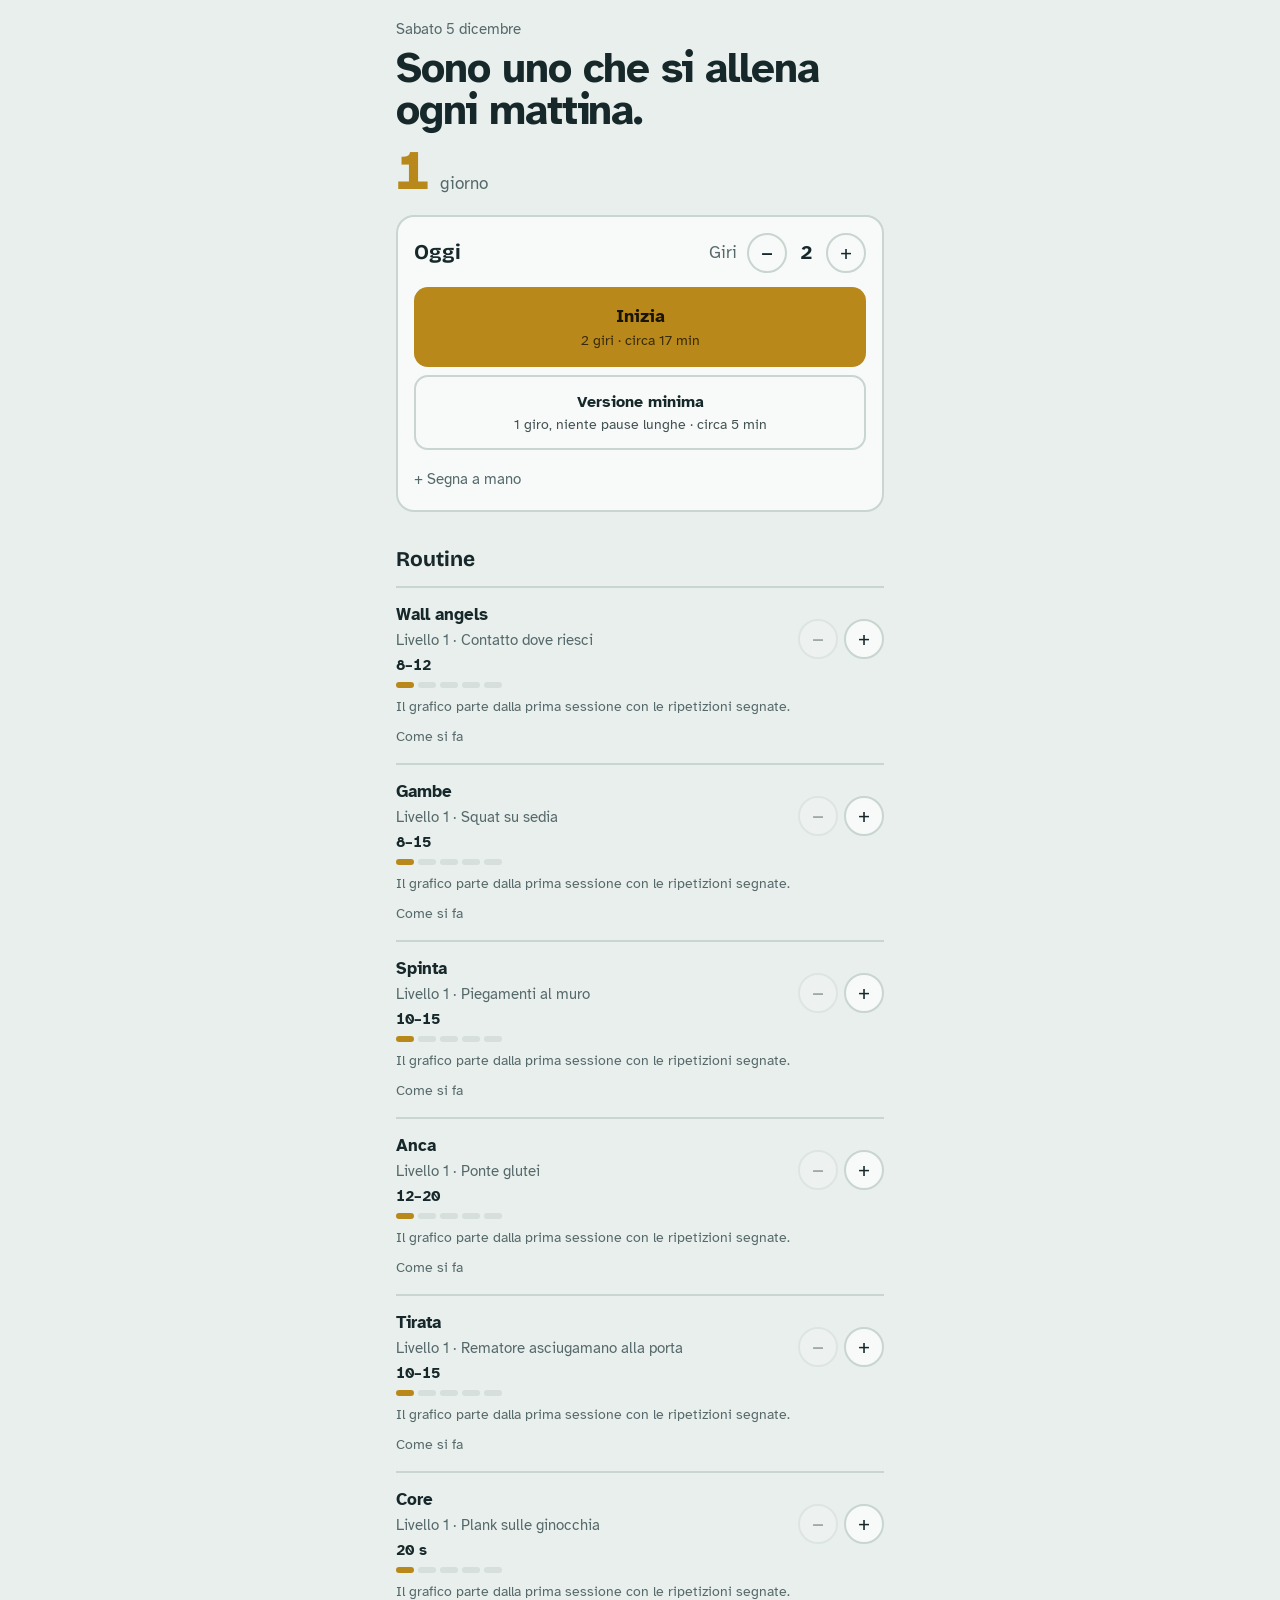
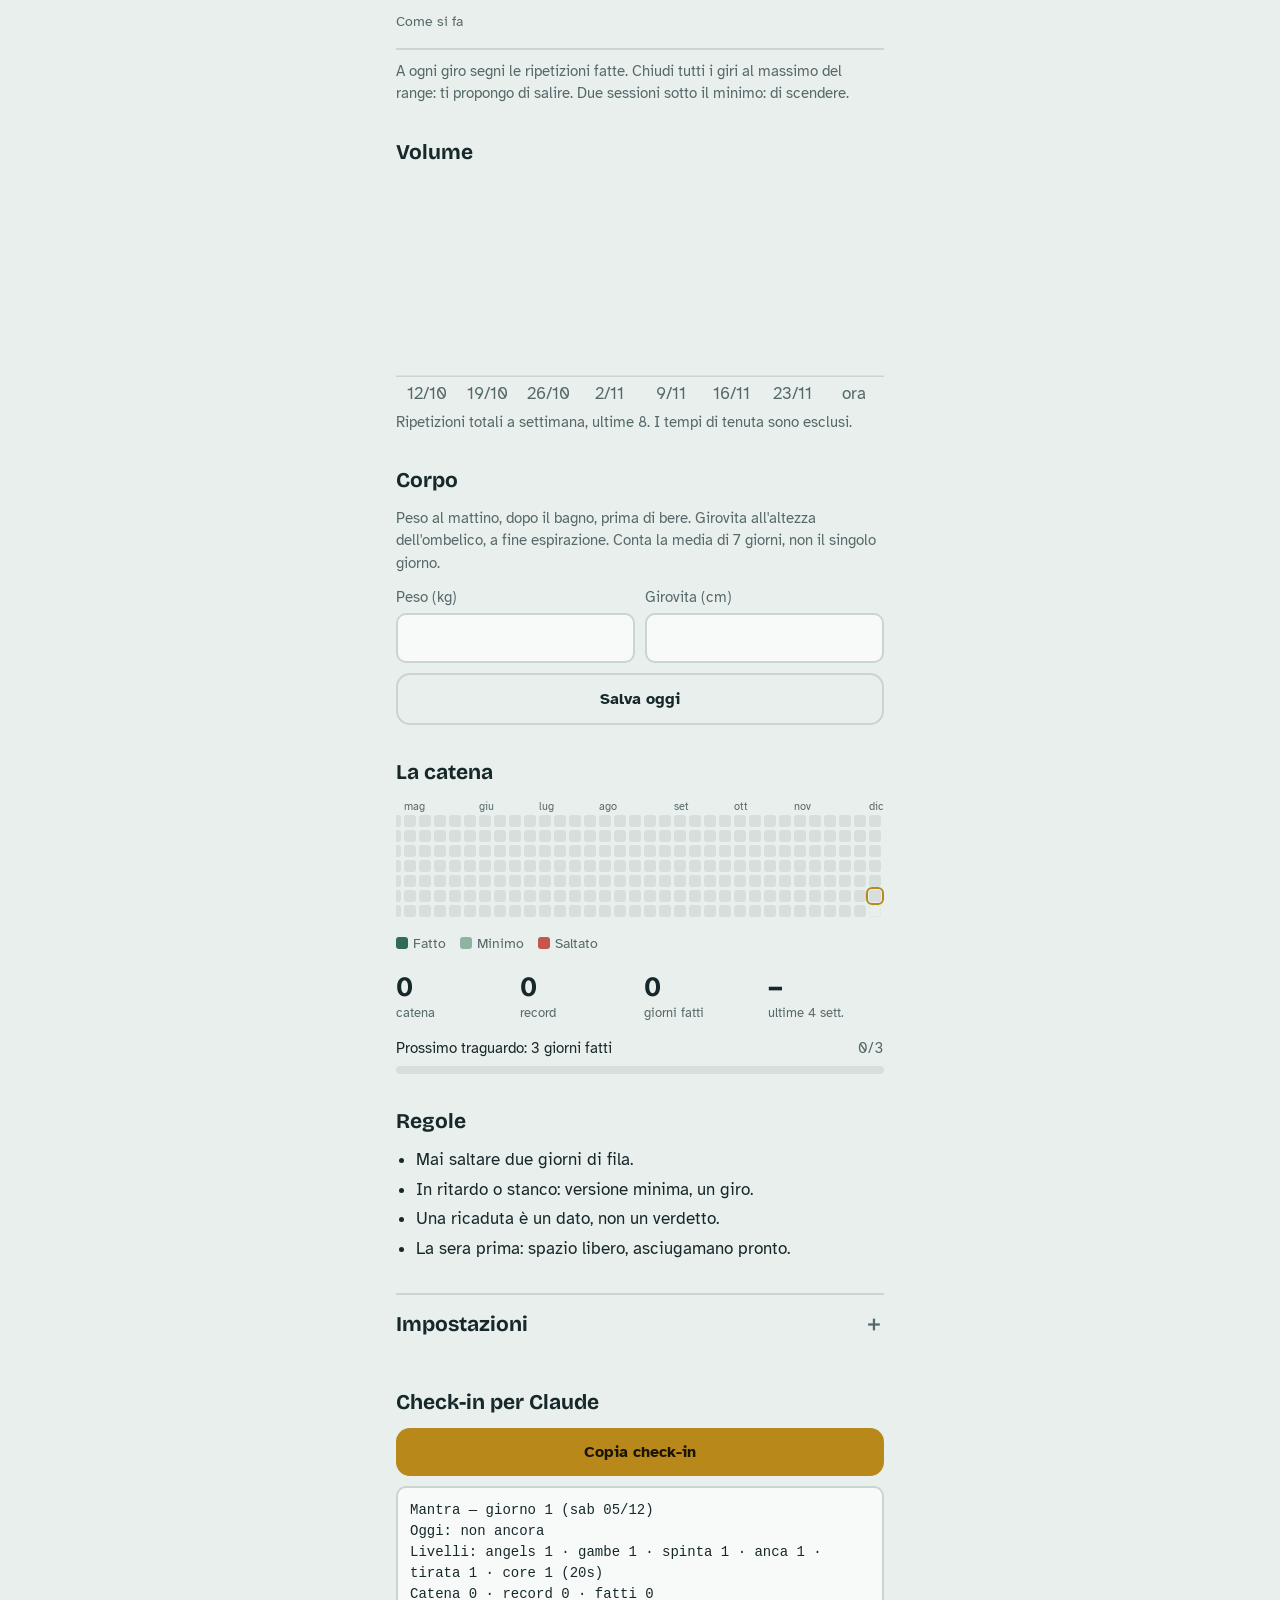
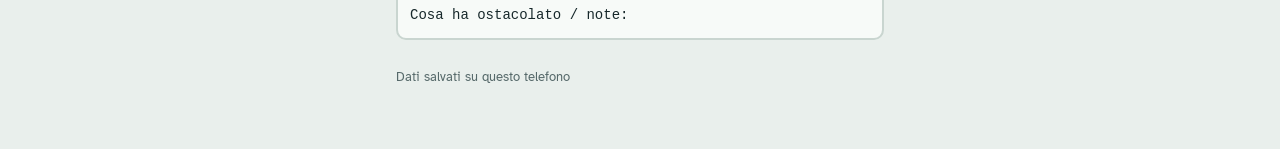
==== commit 36525a9d: "feat(mantra): ripetizioni reali per giro, doppia progressione, esercizio Anca, finisher 4 min, grafi" ====
--- a/mantra/index.html
+++ b/mantra/index.html
@@ -90,7 +90,7 @@
 .choices button[aria-pressed="true"][data-s="minimo"]{background:var(--min);border-color:var(--min);color:var(--ink)}
 .choices button[aria-pressed="true"][data-s="saltato"]{background:var(--skip);border-color:var(--skip);color:#fff}
 label.field{display:block;margin-top:12px;color:var(--muted);font-size:15px}
-input[type=text],input[type=time],select{width:100%;font:inherit;padding:12px;border-radius:10px;border:2px solid var(--line);
+input[type=text],input[type=time],input[type=number],select{width:100%;font:inherit;padding:12px;border-radius:10px;border:2px solid var(--line);
   background:var(--surface);color:var(--ink);margin-top:4px}
 
 /* sections */
@@ -186,6 +186,44 @@
 .run-actions .side{border:2px solid var(--line);background:var(--surface);border-radius:16px;font-size:26px;line-height:1}
 .run-actions .btn{margin:0;padding:20px;font-size:20px}
 .plus{margin-top:8px;background:none;border:none;color:var(--muted);text-decoration:underline;font-size:15px}
+
+/* log ripetizioni nel run */
+.logrow{display:flex;align-items:center;justify-content:center;gap:18px;margin-top:14px}
+.logrow button{width:56px;height:56px;border-radius:50%;border:2px solid var(--line);background:var(--surface);font-size:26px;line-height:1}
+.logrow output{display:block;font-family:"Bricolage Grotesque",system-ui,sans-serif;font-size:40px;font-weight:800;line-height:1;min-width:2ch;text-align:center}
+.logrow span{display:block;color:var(--muted);font-size:14px;text-align:center}
+.feel .reps{color:var(--muted);font-size:15px;font-weight:400}
+
+/* grafici */
+.spark{display:block;width:100%;height:auto;margin-top:10px;overflow:visible}
+.sp-line{fill:none;stroke:var(--accent);stroke-width:2.5;stroke-linejoin:round;stroke-linecap:round}
+.sp-dot{fill:var(--accent)}
+.lvmark{stroke:var(--line);stroke-width:1.5;stroke-dasharray:3 3}
+.lvtxt{fill:var(--muted);font-size:11px;font-weight:700}
+.spark-cap{display:flex;justify-content:space-between;gap:8px;color:var(--muted);font-size:13px;margin-top:2px}
+.spark-empty{color:var(--muted);font-size:14px;margin:8px 0 0}
+.badge.warn{background:var(--skip);color:#fff}
+.heat-wrap{overflow-x:auto;padding-bottom:6px;scrollbar-width:thin}
+.heat-months,.heat{display:grid;grid-auto-flow:column;grid-auto-columns:12px;gap:3px;width:max-content}
+.heat-months{grid-template-rows:16px;font-size:11px;color:var(--muted)}
+.heat-months span{white-space:nowrap;overflow:visible}
+.heat{grid-template-rows:repeat(7,12px)}
+.heat div{border-radius:3px;background:var(--empty)}
+.heat div.pre,.heat div.future{background:transparent;border:1px dashed var(--line)}
+.heat div.future{opacity:.4}
+.heat div.fatto{background:var(--done)} .heat div.minimo{background:var(--min)} .heat div.saltato{background:var(--skip)}
+.heat div.today{outline:2px solid var(--accent);outline-offset:1px}
+.chart{display:block;width:100%;height:auto;margin-top:8px}
+.chart .vb{fill:var(--surface-2)} .chart .vb.cur{fill:var(--accent)}
+.chart text{fill:var(--muted);font-size:11px;font-family:"Atkinson Hyperlegible",system-ui,sans-serif}
+.chart text.v{fill:var(--ink);font-weight:700}
+.chart .raw{fill:var(--muted);opacity:.55}
+.chart .ma{fill:none;stroke:var(--accent);stroke-width:2.5;stroke-linejoin:round}
+.chart .grid{stroke:var(--line);stroke-width:1}
+.bhead{display:flex;align-items:baseline;justify-content:space-between;margin-top:18px}
+.bhead h3{margin:0;font-size:17px}
+.bhead .num{font-family:"Bricolage Grotesque",system-ui,sans-serif;font-size:26px;font-weight:800}
+.bsub{color:var(--muted);font-size:14px;margin:2px 0 0}
 
 /* summary */
 .sum{flex:1;overflow:auto;max-width:520px;width:100%;margin:0 auto;padding-top:16px}
@@ -248,13 +286,33 @@
   <section>
     <h2>Routine</h2>
     <ol class="routine" id="routine"></ol>
-    <p class="hint">Dopo ogni sessione dici com'è andata. Due volte "facile" di fila e ti propongo di salire. Nel dubbio, resta dove sei.</p>
+    <p class="hint">A ogni giro segni le ripetizioni fatte. Chiudi tutti i giri al massimo del range: ti propongo di salire. Due sessioni sotto il minimo: di scendere.</p>
+  </section>
+
+  <section>
+    <h2>Volume</h2>
+    <svg class="chart" id="vol" viewBox="0 0 320 150" role="img" aria-label="Ripetizioni totali per settimana"></svg>
+    <p class="hint" style="margin-top:4px">Ripetizioni totali a settimana, ultime 8. I tempi di tenuta sono esclusi.</p>
+  </section>
+
+  <section>
+    <h2>Corpo</h2>
+    <p class="hint" style="margin-top:0">Peso al mattino, dopo il bagno, prima di bere. Girovita all'altezza dell'ombelico, a fine espirazione. Conta la media di 7 giorni, non il singolo giorno.</p>
+    <div class="grid2">
+      <label class="field">Peso (kg)<input type="number" inputmode="decimal" step="0.1" id="bW"></label>
+      <label class="field">Girovita (cm)<input type="number" inputmode="decimal" step="0.5" id="bC"></label>
+    </div>
+    <button class="btn secondary small" id="bSave">Salva oggi</button>
+    <div id="bodyW"></div>
+    <div id="bodyC"></div>
   </section>
 
   <section>
     <h2>La catena</h2>
-    <div class="wk" aria-hidden="true"><span>L</span><span>M</span><span>M</span><span>G</span><span>V</span><span>S</span><span>D</span></div>
-    <div class="chain" id="chain" aria-label="Ultime cinque settimane"></div>
+    <div class="heat-wrap" id="heatWrap" aria-label="Ultimo anno">
+      <div class="heat-months" id="heatMonths" aria-hidden="true"></div>
+      <div class="heat" id="heat"></div>
+    </div>
     <div class="legend">
       <span><b style="background:var(--done)"></b>Fatto</span>
       <span><b style="background:var(--min)"></b>Minimo</span>
@@ -296,6 +354,7 @@
       <label class="toggle"><span>Voce guida</span><input type="checkbox" id="optVoice"></label>
       <label class="toggle"><span>Suoni</span><input type="checkbox" id="optSound"></label>
       <label class="toggle"><span>Riscaldamento (60 s)</span><input type="checkbox" id="optWarm"></label>
+      <label class="toggle"><span>Finisher 4 min a fine sessione</span><input type="checkbox" id="optFin"></label>
 
       <h3>Promemoria</h3>
       <p class="muted">Un evento ogni giorno nel Calendario dell'iPhone, con avviso.</p>
@@ -340,6 +399,11 @@
       <div class="ring-in"><div class="ring-num" id="runNum"></div><div class="ring-unit" id="runUnit"></div></div>
     </div>
     <p class="run-cue" id="runCue"></p>
+    <div class="logrow" id="logRow" hidden>
+      <button id="lgDown" aria-label="Una in meno">−</button>
+      <div><output id="lgVal" class="num"></output><span id="lgUnit">fatte</span></div>
+      <button id="lgUp" aria-label="Una in più">+</button>
+    </div>
     <button class="plus" id="runPlus" hidden>+10 s</button>
   </div>
   <p class="run-next" id="runNext"></p>
@@ -383,6 +447,12 @@
     {t:"Sulle ginocchia", r:[8,12], cue:"Anche in linea con le spalle, non piegarti a metà."},
     {t:"Da terra", r:[5,12], cue:"Gomiti a 45° dal busto, il petto sfiora terra."},
     {t:"Piedi rialzati", r:[5,12], cue:"Piedi su sedia o divano, addome contratto."}]},
+  {id:"anca", short:"anca", name:"Anca", levels:[
+    {t:"Ponte glutei", r:[12,20], cue:"Supino, piedi vicini ai glutei. Spingi dai talloni, stringi i glutei un secondo in alto."},
+    {t:"Ponte su una gamba", r:[8,12], side:true, cue:"Una gamba tesa in aria, bacino dritto, spingi dal tallone a terra."},
+    {t:"Hip thrust al divano", r:[10,15], cue:"Scapole sul bordo del divano. Sali finché busto e cosce sono in linea, un secondo fermo."},
+    {t:"Hip thrust su una gamba", r:[8,12], side:true, cue:"Scapole sul divano, una gamba sola, il bacino non ruota."},
+    {t:"Stacco su una gamba, lento", r:[8,12], side:true, cue:"Busto avanti e gamba dietro come un'unica leva, schiena piatta. 3 secondi giù, su spingendo l'anca avanti."}]},
   {id:"tirata", short:"tirata", name:"Tirata", levels:[
     {t:"Rematore asciugamano alla porta", r:[10,15], cue:"Asciugamano attorno alle maniglie, porta aperta e ferma. Inclinati indietro e porta il petto verso la porta."},
     {t:"Sotto il tavolo, gambe piegate", r:[6,12], cue:"Tavolo robusto, presa sul bordo: tira il petto verso il bordo."},
@@ -401,9 +471,10 @@
 const FEELS = [["facile","Facile"],["giusto","Giusto"],["duro","Duro"]];
 const RANK = {saltato:1, minimo:2, fatto:3};
 const LS_KEY = "mantra-tracker-v1";
-const DEFAULT_SETTINGS = {rounds:2, restEx:15, restRound:45, voice:true, sound:true, warm:true, remind:"06:05"};
-
-let state = {start:null, days:{}, levels:{}, hold:{}, settings:{...DEFAULT_SETTINGS}};
+const DEFAULT_SETTINGS = {rounds:2, restEx:15, restRound:45, voice:true, sound:true, warm:true, fin:true, remind:"06:05"};
+const FIN_MINS = 4;
+
+let state = {start:null, days:{}, levels:{}, hold:{}, body:{}, settings:{...DEFAULT_SETTINGS}};
 
 /* ---------- util date ---------- */
 const $ = id => document.getElementById(id);
@@ -422,10 +493,13 @@
     const raw = localStorage.getItem(LS_KEY);
     if(raw){
       const d = JSON.parse(raw);
-      state = {start:d.start||null, days:d.days||{}, levels:d.levels||{}, hold:d.hold||{},
-               settings:Object.assign({...DEFAULT_SETTINGS}, d.settings||{})};
+      state = fromData(d);
     }
   }catch(e){}
+}
+function fromData(d){
+  return {start:d.start||null, days:d.days||{}, levels:d.levels||{}, hold:d.hold||{}, body:d.body||{},
+          settings:Object.assign({...DEFAULT_SETTINGS}, d.settings||{})};
 }
 function save(){ try{ localStorage.setItem(LS_KEY, JSON.stringify(state)); }catch(e){} }
 const S = () => state.settings;
@@ -450,15 +524,99 @@
   const L = ex.levels[lv]; if(L.s) state.hold[ex.id] = L.s[0];
   save();
 }
-/* ultime sessioni complete a questo livello: 2 "facile" di fila → pronto a salire */
+/* sessioni registrate a questo livello, dalla più recente */
+const sortedDays = () => Object.keys(state.days).sort();
+const clean = a => (a||[]).filter(x=>x!=null);
+function sessionsAt(ex, lv){
+  return sortedDays().reverse().map(k=>state.days[k])
+    .filter(e=>e.s && e.lv && e.lv[ex.id]===lv && (clean(e.reps && e.reps[ex.id]).length || (e.feel && e.feel[ex.id])));
+}
+function lastReps(ex, lv){ const e = sessionsAt(ex,lv).find(e=>e.reps && clean(e.reps[ex.id]).length); return e ? e.reps[ex.id] : null; }
+/* doppia progressione: tutti i giri al massimo del range → sali. Riserva: due "facile" di fila */
 function readyUp(ex){
   const lv = lvOf(ex); if(lv >= ex.levels.length-1) return false;
-  const L = ex.levels[lv];
-  const feels = Object.keys(state.days).sort().reverse()
-    .map(k=>state.days[k]).filter(e=>e.s==="fatto" && e.feel && e.feel[ex.id] && e.lv && e.lv[ex.id]===lv)
-    .slice(0,2).map(e=>e.feel[ex.id]);
-  if(L.s) return holdOf(ex) >= L.s[1] && feels[0]==="facile";
-  return feels.length===2 && feels.every(f=>f==="facile");
+  const L = ex.levels[lv], ss = sessionsAt(ex,lv);
+  if(L.s){ const f = ss.find(e=>e.s==="fatto" && e.feel && e.feel[ex.id]); return holdOf(ex) >= L.s[1] && !!f && f.feel[ex.id]==="facile"; }
+  const s0 = ss[0];
+  if(s0 && s0.reps){ const a = clean(s0.reps[ex.id]); if(a.length >= Math.min(2, S().rounds) && a.every(x=>x >= L.r[1])) return true; }
+  const f = ss.filter(e=>e.s==="fatto" && e.feel && e.feel[ex.id]).slice(0,2).map(e=>e.feel[ex.id]);
+  return f.length===2 && f.every(x=>x==="facile");
+}
+/* due sessioni di fila senza arrivare al minimo → valuta di scendere */
+function readyDown(ex){
+  const lv = lvOf(ex); if(lv===0) return false;
+  const L = ex.levels[lv]; if(L.s) return false;
+  const ss = sessionsAt(ex,lv).filter(e=>e.reps && clean(e.reps[ex.id]).length).slice(0,2);
+  return ss.length===2 && ss.every(e=>Math.max(...clean(e.reps[ex.id])) < L.r[0]);
+}
+/* serie per i grafici */
+function exSeries(ex){
+  const timed = id => !!levelOf(EXERCISES.find(x=>x.id===id)).s;
+  return sortedDays().map(k=>state.days[k]).filter(e=>e.reps && clean(e.reps[ex.id]).length).slice(-20).map(e=>{
+    const a = clean(e.reps[ex.id]), lv = e.lv ? e.lv[ex.id] : 0, L = ex.levels[lv] || levelOf(ex);
+    return {v: L.s ? Math.max(...a) : a.reduce((s,x)=>s+x,0), lv};
+  });
+}
+const f1 = v => v.toFixed(1).replace(".",",");
+const sgn = (v,d=1) => (v>0?"+":v<0?"−":"±") + Math.abs(v).toFixed(d).replace(".",",");
+function sparkSvg(ex){
+  const pts = exSeries(ex), unit = levelOf(ex).s ? "s" : "rip.";
+  if(pts.length < 2) return `<p class="spark-empty">${pts.length ? "Prima sessione registrata: "+pts[0].v+" "+unit+". Il grafico parte dalla prossima." : "Il grafico parte dalla prima sessione con le ripetizioni segnate."}</p>`;
+  const W=300, H=64, P=6, vs=pts.map(p=>p.v), lo=Math.min(...vs), hi=Math.max(...vs), rng=Math.max(1,hi-lo), stp=(W-2*P)/(pts.length-1);
+  const X = i => P + i*stp, Y = v => hi===lo ? H/2 : H-P - (v-lo)/rng*(H-P-18);
+  let marks = "";
+  pts.forEach((p,i)=>{ if(i && p.lv!==pts[i-1].lv){ const x=(X(i)-stp/2).toFixed(1); marks += `<line class="lvmark" x1="${x}" x2="${x}" y1="0" y2="${H}"/><text class="lvtxt" x="${+x+3}" y="10">L${p.lv+1}</text>`; } });
+  const d = pts.map((p,i)=>(i?"L":"M")+X(i).toFixed(1)+" "+Y(p.v).toFixed(1)).join("");
+  const last = pts[pts.length-1];
+  return `<svg class="spark" viewBox="0 0 ${W} ${H}" role="img" aria-label="Andamento ${ex.name}">${marks}<path class="sp-line" d="${d}"/><circle class="sp-dot" cx="${X(pts.length-1).toFixed(1)}" cy="${Y(last.v).toFixed(1)}" r="3.5"/></svg>
+    <div class="spark-cap"><span>${pts.length} sessioni</span><span>ultima ${last.v} ${unit}, record ${hi}</span></div>`;
+}
+function weekVolume(){
+  const t = today(), dow = (parse(t).getDay()+6)%7, out = [];
+  for(let w=7; w>=0; w--){
+    const ws = addDays(t, -dow - 7*w); let sum = 0;
+    for(let d=0; d<7; d++){
+      const e = state.days[addDays(ws,d)]; if(!e || !e.reps) continue;
+      EXERCISES.forEach(ex=>{ const lv = e.lv ? e.lv[ex.id] : lvOf(ex), L = ex.levels[lv] || levelOf(ex); if(!L.s) clean(e.reps[ex.id]).forEach(x=>sum+=x); });
+    }
+    out.push({ws, sum, cur: w===0});
+  }
+  return out;
+}
+function volSvg(){
+  const data = weekVolume(), W=320, H=150, top=18, bot=20, max = Math.max(1, ...data.map(d=>d.sum)), bw = W/data.length;
+  return data.map((d,i)=>{
+    const h = (H-top-bot) * d.sum/max, x = i*bw + 5, y = H-bot-h, dt = parse(d.ws);
+    return `<rect class="vb${d.cur?" cur":""}" x="${x.toFixed(1)}" y="${y.toFixed(1)}" width="${(bw-10).toFixed(1)}" height="${Math.max(h, d.sum?2:0).toFixed(1)}" rx="4"/>`+
+      (d.sum ? `<text class="v" x="${(x+(bw-10)/2).toFixed(1)}" y="${(y-5).toFixed(1)}" text-anchor="middle">${d.sum}</text>` : "")+
+      `<text x="${(x+(bw-10)/2).toFixed(1)}" y="${H-5}" text-anchor="middle">${d.cur ? "ora" : dt.getDate()+"/"+(dt.getMonth()+1)}</text>`;
+  }).join("") + `<line class="grid" x1="0" x2="${W}" y1="${H-bot}" y2="${H-bot}"/>`;
+}
+/* corpo: media mobile 7 giorni */
+function bodyRows(f){ return Object.keys(state.body).sort().filter(k=>state.body[k][f]!=null).map(k=>({k, v:state.body[k][f]})); }
+function movAvg(rows){ return rows.map((r,i)=>{ const w = rows.filter((q,j)=>j<=i && diffDays(q.k,r.k)<=6); return w.reduce((s,q)=>s+q.v,0)/w.length; }); }
+function trendSvg(rows, ma){
+  const W=320, H=130, L=34, P=8, B=18, span = Math.max(1, diffDays(rows[0].k, rows[rows.length-1].k));
+  const all = rows.map(r=>r.v), lo = Math.min(...all), hi = Math.max(...all), pad = Math.max(.4, (hi-lo)*.12), a = lo-pad, b = hi+pad;
+  const X = k => L + diffDays(rows[0].k,k)/span*(W-L-P), Y = v => P + (b-v)/(b-a)*(H-P-B);
+  const lab = k => { const d=parse(k); return d.getDate()+"/"+(d.getMonth()+1); };
+  const dots = rows.map(r=>`<circle class="raw" cx="${X(r.k).toFixed(1)}" cy="${Y(r.v).toFixed(1)}" r="2.6"/>`).join("");
+  const line = ma.map((m,i)=>(i?"L":"M")+X(rows[i].k).toFixed(1)+" "+Y(m).toFixed(1)).join("");
+  return `<svg class="chart" viewBox="0 0 ${W} ${H}" role="img" aria-label="Andamento">`+
+    `<line class="grid" x1="${L}" x2="${W-P}" y1="${Y(hi).toFixed(1)}" y2="${Y(hi).toFixed(1)}"/><line class="grid" x1="${L}" x2="${W-P}" y1="${Y(lo).toFixed(1)}" y2="${Y(lo).toFixed(1)}"/>`+
+    `<text x="${L-6}" y="${(Y(hi)+4).toFixed(1)}" text-anchor="end">${f1(hi)}</text><text x="${L-6}" y="${(Y(lo)+4).toFixed(1)}" text-anchor="end">${f1(lo)}</text>`+
+    `${dots}<path class="ma" d="${line}"/>`+
+    `<text x="${L}" y="${H-3}">${lab(rows[0].k)}</text><text x="${W-P}" y="${H-3}" text-anchor="end">${lab(rows[rows.length-1].k)}</text></svg>`;
+}
+function bodyBlock(f, unit, label){
+  const rows = bodyRows(f); if(!rows.length) return "";
+  const ma = movAvg(rows), m = ma[ma.length-1], last = rows[rows.length-1];
+  const bits = [(last.k===today() ? "Oggi " : "Ultima misura ")+f1(last.v)];
+  if(rows.length > 1) bits.push(sgn(m-ma[0])+" dall'inizio");
+  const i28 = rows.map(r=>diffDays(r.k,last.k)>=28).lastIndexOf(true);
+  if(i28 >= 0) bits.push(sgn(m-ma[i28])+" in 4 settimane");
+  return `<div class="bhead"><h3>${label}</h3><span class="num">${f1(m)} ${unit}</span></div>
+    <p class="bsub">Media 7 giorni. ${bits.join(", ")}.</p>${rows.length>1 ? trendSvg(rows, ma) : ""}`;
 }
 
 /* ---------- stats ---------- */
@@ -515,13 +673,14 @@
   // routine
   const ol = $("routine"); ol.innerHTML = "";
   EXERCISES.forEach(ex=>{
-    const lv = lvOf(ex), L = ex.levels[lv], up = readyUp(ex);
+    const lv = lvOf(ex), L = ex.levels[lv], up = readyUp(ex), dn = !up && readyDown(ex);
     const li = document.createElement("li");
     li.innerHTML = `<div class="ex-head"><div class="ex"></div>
         <div class="steps"><button aria-label="Livello giù">−</button><button aria-label="Livello su">+</button></div>
         <div class="lvl"></div><div class="target"></div></div>
       <div class="pips" aria-hidden="true">${ex.levels.map((_,i)=>`<i class="${i<=lv?"on":""}"></i>`).join("")}</div>
-      ${up ? '<span class="badge">Pronto a salire</span>' : ""}
+      ${up ? '<span class="badge">Pronto a salire</span>' : ""}${dn ? '<span class="badge warn">Sotto il minimo due volte: valuta un livello giù</span>' : ""}
+      ${sparkSvg(ex)}
       <details class="cue"><summary>Come si fa</summary><p></p></details>`;
     li.querySelector(".ex").textContent = ex.name;
     li.querySelector(".lvl").textContent = "Livello " + (lv+1) + " · " + L.t;
@@ -535,19 +694,30 @@
     ol.appendChild(li);
   });
 
-  // chain: 5 settimane allineate al lunedì
-  const chain = $("chain"); chain.innerHTML = "";
-  const dow = (parse(t).getDay()+6)%7;
-  const first = addDays(t, -dow-28);
-  for(let i=0;i<35;i++){
+  // calendario: ultimo anno, colonne = settimane da lunedì
+  const heat = $("heat"), hm = $("heatMonths"); heat.innerHTML = ""; hm.innerHTML = "";
+  const dow = (parse(t).getDay()+6)%7, first = addDays(t, -dow-7*52);
+  for(let w=0; w<53; w++){
+    const sp = document.createElement("span"), ws = parse(addDays(first, w*7)), we = parse(addDays(first, w*7+6));
+    if(w===0 || we.getMonth()!==ws.getMonth() || ws.getDate()===1) sp.textContent = (w===0 ? ws : we).toLocaleDateString("it-IT",{month:"short"});
+    hm.appendChild(sp);
+  }
+  for(let i=0;i<53*7;i++){
     const k = addDays(first,i), d = document.createElement("div"), e = state.days[k];
     if(diffDays(t,k) > 0) d.classList.add("future");
     else if(state.start && diffDays(state.start,k) < 0 && !(e && e.s)) d.classList.add("pre");
     if(e && e.s) d.classList.add(e.s);
     if(k===t) d.classList.add("today");
     d.title = k + (e && e.s ? " — "+e.s : "");
-    chain.appendChild(d);
-  }
+    heat.appendChild(d);
+  }
+  requestAnimationFrame(()=>{ const hw=$("heatWrap"); hw.scrollLeft = hw.scrollWidth; });
+  $("vol").innerHTML = volSvg();
+  const bt = state.body[t] || {};
+  if(document.activeElement !== $("bW")) $("bW").value = bt.w ?? "";
+  if(document.activeElement !== $("bC")) $("bC").value = bt.c ?? "";
+  $("bodyW").innerHTML = bodyBlock("w","kg","Peso");
+  $("bodyC").innerHTML = bodyBlock("c","cm","Girovita");
   const st = streakInfo();
   $("streak").textContent = st.cur; $("best").textContent = st.best; $("total").textContent = st.total;
   $("pct").textContent = st.pct===null ? "–" : st.pct+"%";
@@ -559,7 +729,7 @@
 
   // settings
   $("restEx").value = S().restEx; $("restRound").value = S().restRound;
-  $("optVoice").checked = S().voice; $("optSound").checked = S().sound; $("optWarm").checked = S().warm;
+  $("optVoice").checked = S().voice; $("optSound").checked = S().sound; $("optWarm").checked = S().warm; $("optFin").checked = S().fin;
   $("remTime").value = S().remind;
 
   $("checkin").textContent = checkinText();
@@ -571,8 +741,11 @@
   const bits = [e.s || "non ancora"]; if(e.rounds) bits.push(e.rounds+(e.rounds===1?" giro":" giri")); if(e.dur) bits.push(e.dur+" min");
   lines.push("Oggi: " + bits.join(" · "));
   if(e.feel && Object.keys(e.feel).length) lines.push("Sensazioni: " + EXERCISES.filter(x=>e.feel[x.id]).map(x=>x.short+" "+e.feel[x.id]).join(", "));
+  if(e.reps) lines.push("Ripetizioni: " + EXERCISES.filter(x=>clean(e.reps[x.id]).length).map(x=>x.short+" "+clean(e.reps[x.id]).join("/")+(levelOf(x).s?"s":"")).join(" · ") + (e.fin ? " · finisher "+e.fin+"/"+FIN_MINS : ""));
   lines.push("Livelli: " + EXERCISES.map(x=>{ const h=holdOf(x); return x.short+" "+(lvOf(x)+1)+(h?" ("+h+"s)":""); }).join(" · "));
   lines.push(`Catena ${st.cur} · record ${st.best} · fatti ${st.total}` + (st.pct===null?"":` · ultime 4 sett. ${st.pct}%`));
+  const bw = bodyRows("w"), bc = bodyRows("c");
+  if(bw.length || bc.length){ const b=[]; if(bw.length){ const m=movAvg(bw); b.push("peso media "+f1(m[m.length-1])+" kg"); } if(bc.length){ const m=movAvg(bc); b.push("girovita media "+f1(m[m.length-1])+" cm"); } lines.push("Corpo: "+b.join(" · ")); }
   lines.push("Cosa ha ostacolato / note: " + (e.note || ""));
   return lines.join("\n");
 }
@@ -616,15 +789,22 @@
       if(!last) steps.push({k:"rest", r, R, i, secs: i===EXERCISES.length-1 ? S().restRound : (mode==="minimo" ? 10 : S().restEx)});
     });
   }
+  if(mode!=="minimo" && S().fin){
+    const g = EXERCISES.find(e=>e.id==="gambe"), p = EXERCISES.find(e=>e.id==="spinta");
+    steps.push({k:"rest", fin:true, secs:S().restRound});
+    for(let n=1;n<=FIN_MINS;n++) steps.push({k:"fin", n, ex: n%2 ? g : p, secs:60});
+  }
   return steps;
 }
-const run = {on:false, mode:null, steps:[], i:0, endAt:0, left:0, paused:false, total:0, t0:0, timer:null, lastBeep:null, exDone:0};
+const run = {on:false, mode:null, steps:[], i:0, endAt:0, left:0, paused:false, total:0, t0:0, timer:null, lastBeep:null, exDone:0, log:{}, cur:0, finN:0};
+const finReps = ex => Math.max(4, Math.round(levelOf(ex).r[0]*.75));
+function showLog(){ $("lgVal").textContent = run.cur; $("lgDown").disabled = run.cur<=0; }
 const C = 2*Math.PI*54;
 $("ringVal").style.strokeDasharray = C;
 
 function startRun(mode){
   ensureStart(); audioOn(); lockScreen();
-  Object.assign(run, {on:true, mode, steps:buildSteps(mode), i:0, paused:false, t0:Date.now(), exDone:0});
+  Object.assign(run, {on:true, mode, steps:buildSteps(mode), i:0, paused:false, t0:Date.now(), exDone:0, log:{}, cur:0, finN:0});
   $("run").hidden = false; $("sum").hidden = true; $("runLive").hidden = false; $("runActions").hidden = false; $("runNext").hidden = false;
   $("runVoice").setAttribute("aria-pressed", S().voice ? "true":"false");
   $("runExit").textContent = "Esci"; $("runExit").classList.remove("warn"); $("runTop").hidden = false; $("runBarWrap").hidden = false;
@@ -642,7 +822,8 @@
   run.total = (st.secs||0) + (st.lead||0);
   run.endAt = Date.now() + run.total*1000; run.left = run.total*1000;
   $("runBar").style.width = Math.round(i/run.steps.length*100) + "%";
-  $("runMeta").textContent = st.k==="ex" ? `Giro ${st.r}/${st.R} · ${st.i+1}/${EXERCISES.length}` : (st.r ? `Giro ${st.r}/${st.R}` : "");
+  $("runMeta").textContent = st.k==="ex" ? `Giro ${st.r}/${st.R} · ${st.i+1}/${EXERCISES.length}` : st.k==="fin" ? `Finisher ${st.n}/${FIN_MINS}` : (st.r ? `Giro ${st.r}/${st.R}` : "");
+  $("logRow").hidden = true;
   $("runPlus").hidden = !(st.k==="rest" || st.k==="warm");
   $("runBack").disabled = i===0;
   const ring = $("ring"); ring.className = "ring" + (st.k==="rest" ? " rest" : "");
@@ -657,6 +838,16 @@
     set("Riscaldamento", WARM.title, "", "secondi", WARM.cue);
     $("runMain").textContent = "Salta";
     if(!silent) say("Risveglio. Un minuto.");
+  } else if(st.k==="rest" && st.fin){
+    set("Circuito finito", "Respira", "", "secondi", `Poi: finisher, ${FIN_MINS} minuti. A ogni minuto fai le ripetizioni e riposi fino allo scadere.`);
+    $("runMain").textContent = "Vai";
+    if(!silent) say("Circuito finito. Ora il finisher, quattro minuti.");
+  } else if(st.k==="fin"){
+    const L = levelOf(st.ex), n = finReps(st.ex);
+    set(`Minuto ${st.n} di ${FIN_MINS}`, n + " · " + L.t, "", "secondi", "Fai le ripetizioni, poi riposa fino allo scadere del minuto." + (L.side ? " Ripetizioni per lato." : ""));
+    $("runNext").textContent = "";
+    $("runMain").textContent = "Avanti";
+    if(!silent) say(L.t + ". " + n + (L.side ? " per lato." : "."));
   } else if(st.k==="rest"){
     const n = nextEx(i);
     set(st.i===EXERCISES.length-1 ? "Fine giro" : "Pausa", "Respira", "", "secondi", n ? "Poi: " + stepExName(n) + " · " + targetFor(n) : "");
@@ -676,6 +867,10 @@
       $("runUnit").textContent = "ripetizioni" + (L.side ? " per lato" : "");
       $("ringVal").style.strokeDashoffset = 0;
       $("runMain").textContent = "Fatto";
+      const prevR = run.log[st.ex.id] && run.log[st.ex.id][st.r-2], lastR = lastReps(st.ex, lvOf(st.ex));
+      run.cur = prevR ?? (lastR && lastR[st.r-1] != null ? lastR[st.r-1] : (run.mode==="minimo" ? L.r[0] : L.r[0]));
+      $("lgUnit").textContent = "fatte" + (L.side ? " per lato" : "");
+      $("logRow").hidden = false; showLog();
       if(!silent) say(st.ex.name + ". " + L.t + ". " + (run.mode==="minimo" ? L.r[0] : "da " + L.r[0] + " a " + L.r[1]) + (L.side ? " per lato." : "."));
     }
   }
@@ -710,9 +905,13 @@
   }
   if(!run.paused && left<=0){ beep(1320,.35,.3); advance(); }
 }
-function advance(){
+function advance(skip){
   const st = run.steps[run.i];
-  if(st.k==="ex") run.exDone = Math.max(run.exDone, countEx(run.i+1));
+  if(st.k==="ex"){
+    run.exDone = Math.max(run.exDone, countEx(run.i+1));
+    if(!skip){ const a = run.log[st.ex.id] || (run.log[st.ex.id] = []); a[st.r-1] = st.secs ? st.secs : run.cur; }
+  }
+  if(st.k==="fin" && !skip) run.finN = Math.max(run.finN, st.n);
   if(navigator.vibrate) try{ navigator.vibrate(60); }catch(e){}
   if(run.i+1 >= run.steps.length) return finish(run.mode);
   enter(run.i+1);
@@ -729,7 +928,9 @@
   }
   advance();
 });
-$("runSkip").addEventListener("click", ()=>advance());
+$("runSkip").addEventListener("click", ()=>advance(true));
+$("lgDown").addEventListener("click", ()=>{ run.cur = Math.max(0, run.cur-1); showLog(); });
+$("lgUp").addEventListener("click", ()=>{ run.cur = Math.min(199, run.cur+1); showLog(); });
 $("runBack").addEventListener("click", ()=>{
   let j = run.i-1; while(j>0 && run.steps[j].k==="rest") j--;
   enter(Math.max(0,j));
@@ -745,7 +946,8 @@
   if(!exitArm){ b.textContent="Sicuro?"; b.classList.add("warn"); exitArm = setTimeout(()=>{ exitArm=null; b.textContent="Esci"; b.classList.remove("warn"); }, 3000); return; }
   clearTimeout(exitArm); exitArm=null; b.textContent="Esci"; b.classList.remove("warn");
   // un giro completo conta come minimo
-  if(run.exDone >= EXERCISES.length) finish("minimo"); else closeRun();
+  if(run.exDone >= countEx(run.steps.length) && run.mode==="fatto") finish("fatto");
+  else if(run.exDone >= EXERCISES.length) finish("minimo"); else closeRun();
 });
 function closeRun(){
   run.on = false; clearInterval(run.timer); unlockScreen();
@@ -766,12 +968,15 @@
   $("runLive").hidden = true; $("runActions").hidden = true; $("runNext").hidden = true; $("runMeta").textContent = "";
   $("sum").hidden = false; $("runTop").hidden = true; $("runBarWrap").hidden = true;
   $("sumTitle").textContent = mode==="fatto" ? "Fatto." : "Minimo fatto.";
-  $("sumLead").textContent = sumRounds + (sumRounds===1?" giro":" giri") + " · " + sumDur + " min" + (mode==="minimo" ? " · Conta." : "");
+  let totR = 0; EXERCISES.forEach(ex=>{ if(!levelOf(ex).s) clean(run.log[ex.id]).forEach(x=>totR+=x); });
+  $("sumLead").textContent = sumRounds + (sumRounds===1?" giro":" giri") + " · " + sumDur + " min" + (totR ? " · " + totR + " ripetizioni" : "") + (run.finN ? " · finisher " + run.finN + "/" + FIN_MINS : "") + (mode==="minimo" ? " · Conta." : "");
   const list = $("feelList"); list.innerHTML = "";
   EXERCISES.forEach(ex=>{
     const div = document.createElement("div"); div.className = "feel";
     div.innerHTML = `<div class="ex"></div><div class="choices">${FEELS.map(([v,l])=>`<button data-v="${v}" aria-pressed="false">${l}</button>`).join("")}</div>`;
-    div.querySelector(".ex").textContent = ex.name + " · " + levelOf(ex).t;
+    const lg = clean(run.log[ex.id]);
+    div.querySelector(".ex").innerHTML = ""; div.querySelector(".ex").append(ex.name + " · " + levelOf(ex).t + " ");
+    if(lg.length){ const sp=document.createElement("span"); sp.className="reps"; sp.textContent = lg.join(" / ") + (levelOf(ex).s ? " s" : ""); div.querySelector(".ex").append(sp); }
     div.querySelectorAll("button").forEach(b=>b.onclick=()=>{
       sumFeel[ex.id] = sumFeel[ex.id]===b.dataset.v ? undefined : b.dataset.v;
       div.querySelectorAll("button").forEach(x=>x.setAttribute("aria-pressed", sumFeel[ex.id]===x.dataset.v?"true":"false"));
@@ -788,7 +993,7 @@
   const lv = {}; EXERCISES.forEach(ex=>lv[ex.id]=lvOf(ex));
   const keepPrev = prev.s && RANK[prev.s] > RANK[sumMode];
   state.days[t] = keepPrev ? Object.assign(prev, {note:$("sumNote").value || prev.note})
-    : {s:sumMode, note:$("sumNote").value, feel, lv, rounds:sumRounds, dur:sumDur};
+    : {s:sumMode, note:$("sumNote").value, feel, lv, rounds:sumRounds, dur:sumDur, reps:JSON.parse(JSON.stringify(run.log)), fin:run.finN};
   // tenute a tempo: facile +5 s, duro −5 s (solo sessione piena)
   if(sumMode==="fatto") EXERCISES.forEach(ex=>{
     const L = levelOf(ex); if(!L.s || !feel[ex.id]) return;
@@ -797,8 +1002,8 @@
     if(feel[ex.id]==="duro") state.hold[ex.id] = Math.max(L.s[0], h-5);
   });
   save(); closeRun();
-  const st = streakInfo(), ups = EXERCISES.filter(readyUp).map(e=>e.name);
-  toast(ups.length ? "Pronto a salire: " + ups.join(", ") : "Salvato. Catena: " + st.cur);
+  const st = streakInfo(), ups = EXERCISES.filter(readyUp).map(e=>e.name), dns = EXERCISES.filter(readyDown).map(e=>e.name);
+  toast(ups.length ? "Pronto a salire: " + ups.join(", ") : dns.length ? "Valuta un livello giù: " + dns.join(", ") : "Salvato. Catena: " + st.cur);
   if(MILESTONES.includes(st.total)) setTimeout(()=>toast("Traguardo: " + st.total + " giorni fatti"), 2400);
 });
 
@@ -828,6 +1033,18 @@
 $("optVoice").addEventListener("change", e=>{ S().voice = e.target.checked; save(); });
 $("optSound").addEventListener("change", e=>{ S().sound = e.target.checked; save(); });
 $("optWarm").addEventListener("change", e=>{ S().warm = e.target.checked; save(); render(); });
+$("optFin").addEventListener("change", e=>{ S().fin = e.target.checked; save(); render(); });
+$("bSave").addEventListener("click", ()=>{
+  const num = id => { const v = parseFloat(String($(id).value).replace(",",".")); return isFinite(v) ? v : null; };
+  const w = num("bW"), c = num("bC");
+  if(w!==null && (w<30 || w>300)) return toast("Peso fuori scala");
+  if(c!==null && (c<40 || c>200)) return toast("Girovita fuori scala");
+  const t = today();
+  if(w===null && c===null){ delete state.body[t]; }
+  else { state.body[t] = {}; if(w!==null) state.body[t].w = Math.round(w*10)/10; if(c!==null) state.body[t].c = Math.round(c*2)/2; }
+  document.activeElement && document.activeElement.blur();
+  save(); render(); toast("Salvato");
+});
 $("remTime").addEventListener("change", e=>{ S().remind = e.target.value || "06:05"; save(); });
 
 /* promemoria .ics */
@@ -861,7 +1078,7 @@
   try{
     const d = JSON.parse(raw);
     if(!d || typeof d.days !== "object") throw 0;
-    state = {start:d.start||null, days:d.days||{}, levels:d.levels||{}, hold:d.hold||{}, settings:Object.assign({...DEFAULT_SETTINGS}, d.settings||{})};
+    state = fromData(d);
     save(); render(); toast("Backup ripristinato");
   }catch(e){ toast("Backup non valido"); }
 });
